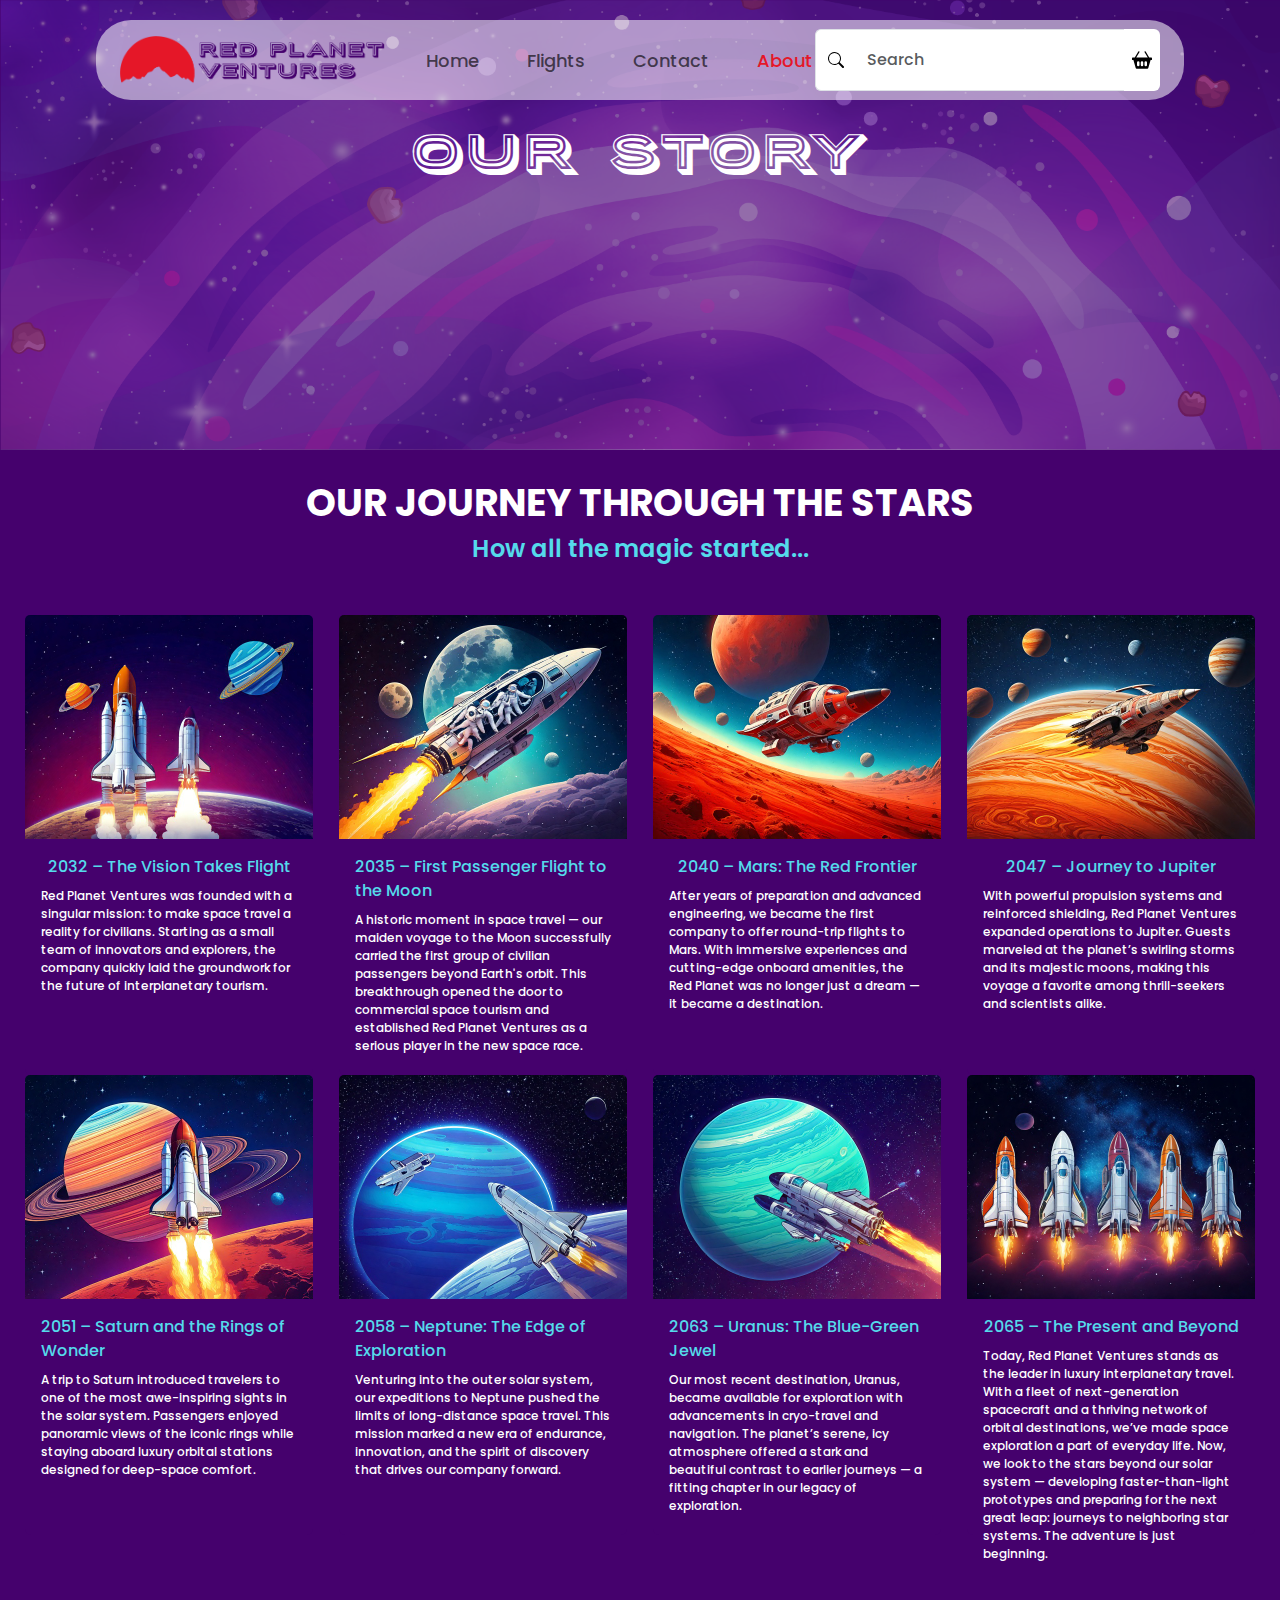
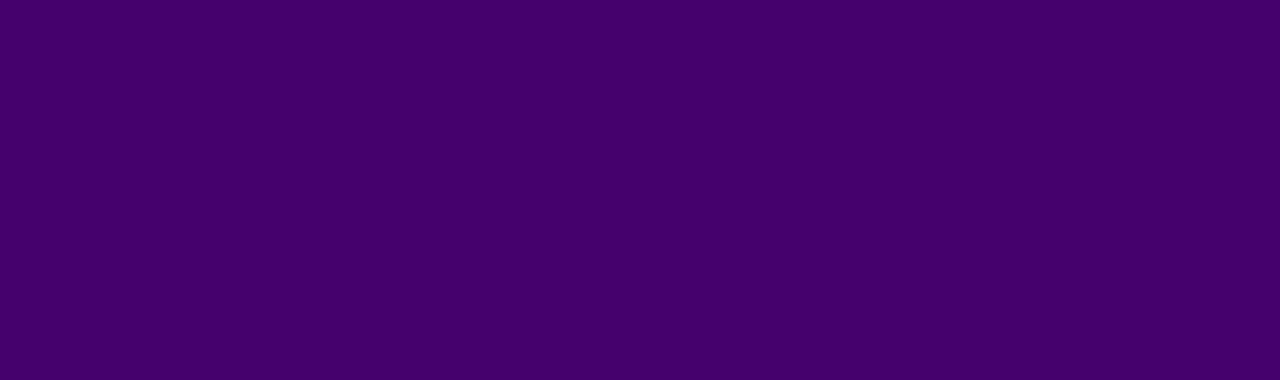
==== pages/about.html @ 38b9b653 "added extra about page and started adding responsiveness" ====
<!DOCTYPE html>
<html lang="en">

<head>
    <meta charset="UTF-8">
    <meta http-equiv="X-UA-Compatible" content="IE=edge">
    <meta name="viewport" content="width=device-width, initial-scale=1.0">
    <meta name="author" content="Rhichelle Strauss">
    <meta name="keywords">
    <title> Red Planet Ventures </title>

    <link rel="preconnect" href="https://fonts.googleapis.com">
    <link rel="preconnect" href="https://fonts.gstatic.com" crossorigin>
    <link rel="preconnect" href="https://fonts.googleapis.com">
    <link rel="preconnect" href="https://fonts.gstatic.com" crossorigin>
    <link href="https://fonts.googleapis.com/css2?family=Poller+One&display=swap" rel="stylesheet">
    <link
        href="https://fonts.googleapis.com/css2?family=Poppins:ital,wght@0,100;0,200;0,300;0,400;0,500;0,600;0,700;0,800;0,900;1,100;1,200;1,300;1,400;1,500;1,600;1,700;1,800;1,900&display=swap"
        rel="stylesheet">
    <link href="https://cdn.jsdelivr.net/npm/bootstrap@5.3.3/dist/css/bootstrap.min.css" rel="stylesheet"
        integrity="sha384-QWTKZyjpPEjISv5WaRU9OFeRpok6YctnYmDr5pNlyT2bRjXh0JMhjY6hW+ALEwIH" crossorigin="anonymous">


    <link rel="stylesheet" href="../css/main.css">

</head>

<body>


    <section class="aboutHeader">
    <nav class="navBarPages navbar navbar-expand-lg  py-3">
        <div class="navBarContainer container justify-content-between align-items-center px-4">
          

            
                <a class="navBarLogo navbar-brand" href="../index.html">
                    <img src="../assets/img/logo.png" height="48px"
                        width="266px"> </a>

                        <button class="navBarHamBurger navbar-toggler" type="button" data-bs-toggle="collapse" data-bs-target="#navbarSupportedContent">
                            <span class="navbar-toggler-icon"></span>
                          </button>



            <div class="navBar collapse navbar-collapse flex-grow-1 justify-content-center" id="navbarSupportedContent">

                <ul class="navBarCenter navbar-nav mb-2 mb-lg-0">
                    <li class="navBarCenterHome nav-item mx-3">
                        <a class="navBarHome nav-link" href="../index.html">Home</a>
                    </li>

                    <li class="navBarCenterFlights nav-item mx-3">
                        <a class="navBarFlights nav-link" href="../pages/flights.html">Flights</a>
                    </li>

                    <li class="navBarCenterContact nav-item mx-3">
                        <a class="navBarContact nav-link" href="../pages/contact.html">Contact</a>
                    </li>

                    <li class="navBarCenterAbout nav-item mx-3">
                        <a class="navBarAbout nav-link active-link" href="../pages/about.html">About</a>
                    </li>
                </ul>
            </div>


                <form class="searchBar d-flex" role="search" width="30">
                    <div class="searchBar input-group m-auto">
                        <span class="searchBarMag input-group-text">
                            <img src="../assets/img/search.svg" width="16" height="16">
                        </span>
                        <input class="searchBarText form-control " type="search" placeholder="Search"
                            aria-label="Search">


                        <span class="searchBarCart input-group-text">
                            <img src="../assets/img/basket2-fill.svg" width="20" height="20">


                        </span>
                        </span>

                    </div>
                </form>
            </div>
        </div>
    </nav>
<div class="aboutUsTitle">Our Story</div>
</section>


<section class="ourJourney container-fluid">
    <div class="container  align-items-center mx-auto">
        <div class="journeyTitle row-lg-3 mt-4">OUR JOURNEY THROUGH THE STARS</div>
        <div class="journeySubTitle row-lg-3">How all the magic started...</div>
    </div>


    <div class="container-fluid mt-5 ">
        <div class="row">
          <div class="col-lg-3">
            <div class="aboutUsCards card" style="width: 18rem;">
              <img src="../assets/img/Firefly a spaceship launching into orbit and planets with spacecraft in background at night, man, sk.jpg" class="card-img-top" alt="seals looking at you">
              <div class="card-body">
                <span class="journeyCardTitle card-title">2032 – The Vision Takes Flight</span>
                <p class="journeyCardText card-text">
                    Red Planet Ventures was founded with a singular mission: to make space travel a reality for civilians. Starting
                     as a small team of innovators and explorers, the company quickly laid the groundwork for the future of interplanetary tourism.</p>
                
              </div> 
            </div>
          </div>
      
          <div class="col-lg-3">
            <div class="aboutUsCards card" style="width: 18rem;">
              <img src="../assets/img/2035_firstflight.jpg" class="card-img-top" alt="seals looking at you">
              <div class="card-body">
                <span class="journeyCardTitle card-title">2035 – First Passenger Flight to the Moon</span>
                <p class="journeyCardText card-text">
                    A historic moment in space travel — our maiden voyage to the Moon successfully carried the first group of civilian 
                    passengers beyond Earth's orbit. This breakthrough 
                    opened the door to commercial space tourism and established Red Planet Ventures as a serious player in the new space race.</p>
                
              </div>
            </div>
          </div>

          <div class="col-lg-3">
            <div class="aboutUsCards card" style="width: 18rem;">
              <img src="../assets/img/2040-advanced mars flight.jpg" class="card-img-top" alt="seals looking at you">
              <div class="card-body">
                <span class="journeyCardTitle card-title">2040 – Mars: The Red Frontier</span>
                <p class="journeyCardText card-text">
                    After years of preparation and advanced engineering, we became the first company to offer round-trip flights to Mars. 
                    With immersive experiences and cutting-edge onboard amenities, 
                    the Red Planet was no longer just a dream — it became a destination.</p>
                
              </div>
            </div>
          </div>
      

          <div class="col-lg-3">
            <div class="aboutUsCards card" style="width: 18rem;">
              <img src="../assets/img/2047_journey to jupiter.jpg" class="card-img-top" alt="seals looking at you">
              <div class="card-body">
                <span class="journeyCardTitle card-title">2047 – Journey to Jupiter</span>
                <p class="journeyCardText card-text">
                    With powerful propulsion systems and reinforced shielding, Red Planet Ventures expanded operations to Jupiter. Guests marveled at 
                    the planet’s swirling storms and its majestic moons, making this voyage a favorite among thrill-seekers and scientists alike.</p>
                
              </div>
            </div>
          </div>

          <div class="col-lg-3">
            <div class="aboutUsCards card" style="width: 18rem;">
              <img src="../assets/img/2057_saturn.jpg" class="card-img-top" alt="seals looking at you">
              <div class="card-body">
                <span class="journeyCardTitle card-title">2051 – Saturn and the Rings of Wonder</span>
                <p class="journeyCardText card-text">
                    A trip to Saturn introduced travelers to one of the most awe-inspiring sights in the solar system. 
                    Passengers enjoyed panoramic views of the iconic rings while staying aboard luxury orbital stations 
                    designed for deep-space comfort.</p>
                
              </div>
            </div>
          </div>

          <div class="col-lg-3">
            <div class="aboutUsCards card" style="width: 18rem;">
              <img src="../assets/img/2058_neptune.jpg" class="card-img-top" alt="seals looking at you">
              <div class="card-body">
                <span class="journeyCardTitle card-title">2058 – Neptune: The Edge of Exploration</span>
                <p class="journeyCardText card-text">
                    Venturing into the outer solar system, our expeditions to Neptune pushed the limits of long-distance space travel. 
                    This mission marked a new era of endurance, innovation, and the spirit of discovery that drives our company forward.</p>
                
              </div>
            </div>
          </div>

          <div class="col-lg-3">
            <div class="aboutUsCards card" style="width: 18rem;">
              <img src="../assets/img/2063_uranus.jpg" class="card-img-top" alt="seals looking at you">
              <div class="card-body">
                <span class="journeyCardTitle card-title">2063 – Uranus: The Blue-Green Jewel</span>
                <p class="journeyCardText card-text">
                    Our most recent destination, Uranus, became available for exploration with advancements in cryo-travel and navigation. 
                    The planet’s serene, 
                    icy atmosphere offered a stark and beautiful contrast to earlier journeys — a fitting chapter in our legacy of exploration.</p>
                
              </div>
            </div>
          </div>


          <div class="col-lg-3">
            <div class="aboutUsCards card" style="width: 18rem;">
              <img src="../assets/img/newgenspacecraft.jpg" class="card-img-top" alt="seals looking at you">
              <div class="card-body">
                <span class="journeyCardTitle card-title">2065 – The Present and Beyond</span>
                <p class="journeyCardText card-text">
                    Today, Red Planet Ventures stands as the leader in luxury interplanetary travel. With a fleet of next-generation 
                    spacecraft and a thriving network of orbital destinations, we’ve made space exploration a part of everyday life. 
                    Now, we look to the stars beyond our solar system — developing faster-than-light 
                    prototypes and preparing for the next great leap: journeys to neighboring star systems. The adventure is just beginning.</p>
                
              </div>
            </div>
          </div>


          
        </div>
      </div>





</section>



</body>















<script src="https://cdn.jsdelivr.net/npm/bootstrap@5.3.3/dist/js/bootstrap.bundle.min.js"
        integrity="sha384-YvpcrYf0tY3lHB60NNkmXc5s9fDVZLESaAA55NDzOxhy9GkcIdslK1eN7N6jIeHz"
        crossorigin="anonymous"></script>

    </script>

</body>



</html>
---- css/main.css ----
body {
  margin: 0;
  padding: 0%;

}


.poppins-thin {
  font-family: "Poppins", sans-serif;
  font-weight: 100;
  font-style: normal;
}

.poppins-extralight {
  font-family: "Poppins", sans-serif;
  font-weight: 200;
  font-style: normal;
}

.poppins-light {
  font-family: "Poppins", sans-serif;
  font-weight: 300;
  font-style: normal;
}

.poppins-regular {
  font-family: "Poppins", sans-serif;
  font-weight: 400;
  font-style: normal;
}

.poppins-medium {
  font-family: "Poppins", sans-serif;
  font-weight: 500;
  font-style: normal;
}

.poppins-semibold {
  font-family: "Poppins", sans-serif;
  font-weight: 600;
  font-style: normal;
}

.poppins-bold {
  font-family: "Poppins", sans-serif;
  font-weight: 700;
  font-style: normal;
}

.poppins-extrabold {
  font-family: "Poppins", sans-serif;
  font-weight: 800;
  font-style: normal;
}

.poppins-black {
  font-family: "Poppins", sans-serif;
  font-weight: 900;
  font-style: normal;
}

.poppins-thin-italic {
  font-family: "Poppins", sans-serif;
  font-weight: 100;
  font-style: italic;
}

.poppins-extralight-italic {
  font-family: "Poppins", sans-serif;
  font-weight: 200;
  font-style: italic;
}

.poppins-light-italic {
  font-family: "Poppins", sans-serif;
  font-weight: 300;
  font-style: italic;
}

.poppins-regular-italic {
  font-family: "Poppins", sans-serif;
  font-weight: 400;
  font-style: italic;
}

.poppins-medium-italic {
  font-family: "Poppins", sans-serif;
  font-weight: 500;
  font-style: italic;
}

.poppins-semibold-italic {
  font-family: "Poppins", sans-serif;
  font-weight: 600;
  font-style: italic;
}

.poppins-bold-italic {
  font-family: "Poppins", sans-serif;
  font-weight: 700;
  font-style: italic;
}

.poppins-extrabold-italic {
  font-family: "Poppins", sans-serif;
  font-weight: 800;
  font-style: italic;
}

.poppins-black-italic {
  font-family: "Poppins", sans-serif;
  font-weight: 900;
  font-style: italic;
}

.poller-one-regular {
  font-family: "Poller One", serif;
  font-weight: 400;
  font-style: normal;
}

@font-face {
  font-family: 'PorterSans';
  src: url(../assets/fonts/porter_sans_block/porter-sans-inline-block-webfont.woff);
}

/* Nav Bar Styling*/
nav {
  margin-left: auto;
  margin-right: auto;
  display: flex;
  align-items: center;
}

.navBarPages {
  
  background-color: rgba(255, 255, 255, 0.544);
    margin-top: 20px;
    border-radius: 35px;
    margin: 20px auto;
    width: 85%;
    height: 80px;

}

.navBarFlights {
  color: #000000a3;

  font-family: "Poppins", sans-serif;
  font-weight: 500;
  font-style: normal;
  font-size: 18px;
  padding-right: 10px;
  width: 80%;

  text-decoration: none;
}

.navBarHome {
  color: #000000a3;

  font-family: "Poppins", sans-serif;
  font-weight: 500;
  font-style: normal;
  font-size: 18px;
  width: 20%;

  text-decoration: none;
}

.navBarContact {
  color: #000000a3;

  font-family: "Poppins", sans-serif;
  font-weight: 500;
  font-style: normal;
  font-size: 18px;
  width: 20%;

  text-decoration: none;
}
.navBarAbout{
  color: #000000a3;

  font-family: "Poppins", sans-serif;
  font-weight: 500;
  font-style: normal;
  font-size: 18px;
  width: 50px;

  text-decoration: none;
}
.searchBarCart {
  background: rgb(255, 255, 255);
  border: none;
  padding: 8px;
  position: relative;
}

.cart {

  min-width: 18px;
  top: -5px;
  right: 10px;
  border: none;
}

.searchBarMag {
  background: white;
  border-right: none;

}

.searchBarText {
  border-left: none;
  width: 70px;
  font-family: "Poppins", sans-serif;
  font-weight: 500;
  font-style: normal;
  color: #000000;
  font-size: 16px;
}

.navBarCenter a:hover {
  color: #e51728;
}

.navBarCenter a.active {
  color: #e51728;
}

.active-link {
  color: #e51728;

}
/*Home Page Section*/
/* Red Planet Ventures home Hero Section styling*/
.homeHeader {
  background-image: url('../assets/img/homePageHeader.png');
  background-color: #45016d;
  background-repeat: no-repeat;
  background-size: cover;
  overflow-y: hidden;
  overflow-x: hidden;
  height: 120vh;
  position: relative;
  width: 100%;
}

.bottomTopLeft {
  position: absolute;
  bottom: 5rem;
  left: 3rem;

  font-family: 'PorterSans';
  font-size: 48px;
  color: #e51728;
}

.bottomBotLeft {

  position: absolute;
  left: 3rem;
  bottom: 3rem;
  font-family: "Poller One", serif;
  font-weight: 400;
  font-style: normal;
  font-size: 20px;
  color: #45016d;

}



.featuredTripHeader {
  height: 100vh;
  background-color: #45016d;
  background-repeat: no-repeat;
  background-size: cover;
}


/* Featured Product - The classic Mars experience styling on home page*/
.tripHeaderCard {
  border: none;
  background-color: #45016d;
  margin-left: 8%;
  height: 100vh;

}

.marsExpCard {
  margin-top: 4%;
  margin-left: 8%;
}

.marsFeaturedTrip {
  font-family: "Poppins", sans-serif;
  font-weight: 700;
  font-style: normal;
  font-size: 18px;
  color: #55daeb;
}

.marsClassicExp {
  font-family: "Poppins", sans-serif;
  font-weight: 700;
  font-style: normal;
  font-size: 48px;
  color: #ffffff;

  text-align: left;
  width: 600px;
  word-wrap: break-word
}

.marsFlightAbout {
  margin-left: 7%;
  font-family: "Poppins", sans-serif;
  font-weight: 400;
  font-style: normal;
  font-size: 18px;
  color: #ffffff;

  text-align: left;
  width: 65%;
  word-wrap: break-word
}

.buttonBook {

  margin-left: 8%;
  width: 270px;
  height: 70px;

  background-color: #e51728;
  border: none;
  border-radius: 12px;
  color: #ffffff;
  padding: 0%;

  font-family: "Poppins", sans-serif;
  font-weight: 600;
  font-style: normal;
  font-size: 20px;
  text-decoration: none;

  display: flex;
  justify-content: center;
  align-items: center;
  text-align: center;
}

.buttonBook:hover {
  background-color: #ffffff;
  color: #e51728;
  transition-duration: 0.4s;
  cursor: pointer;
}

/*Shuttles and Shuttles description on home page styling*/
.shuttlesHeader {
  height: 80vh;
  background-size: cover;

  position: relative;
  text-align: center;

  background-color: #ffffff;
}

.shuttlesHeader img {
  position: absolute;

  top: 50px;
  right: 20px;

  padding: 14px 16px;
}

.shuttles {
  position: absolute;
  top: 80px;
  left: 145px;

  font-family: "Poppins", sans-serif;
  font-weight: 500;
  font-style: normal;
  font-size: 18px;
  color: #55daeb;
}

h2 {
  position: absolute;
  top: 100px;
  left: 144px;

  font-family: "Poppins", sans-serif;
  font-weight: 700;
  font-style: normal;
  font-size: 48px;
  color: #45016d;

  text-align: left;
  width: 600px;
  word-wrap: break-word
}

.aboutShuttles p {
  position: absolute;
  top: 260px;
  left: 145px;

  font-family: "Poppins", sans-serif;
  font-weight: 400;
  font-style: normal;
  font-size: 18px;
  color: #000000a3;

  text-align: left;
  width: 470px;
  word-wrap: break-word
}

/* Featured Products cards on home page styling*/
.upcomingTripsHeader {
  position: relative;
  height: 120vh;
  width: 100%;
  background-size: cover;
  background-color: #45016d;

  display: flex;
  flex-direction: row;
  align-items: center;
  justify-content: center;

  padding-top: 5px;
  padding-bottom: 5px;

}

.upcomingTrip {
  position: absolute;

  top: 50px;
  font-family: "Poppins", sans-serif;
  font-weight: 500;
  font-style: normal;
  font-size: 18px;
  color: #55daeb;
}

.upcomingTripLook {
  position: absolute;
  top: 80px;

  flex-wrap: wrap;
  width: 60%;
  text-align: center;

  font-family: "Poppins", sans-serif;
  font-weight: 700;
  font-style: normal;
  font-size: 48px;

  color: #ffffff;
}

.planetCardsMars {
  display: flex;
  flex-direction: column;
  align-items: left;
  justify-content: left;
}

.classicMars {
  display: flex;
  flex-direction: column;
  align-items: left;
  justify-content: left;
}

.classicMars img {
  width: 278px;
  height: 278px;

  position: absolute;
  top: 250px;
  left: 150px;

  object-fit: cover;
  border-radius: 20px;

  display: flex;
  flex-direction: column;
  justify-content: left;
}

h3 {
  aspect-ratio: 1/1;
  position: absolute;

  display: flex;
  flex-direction: column;
  justify-content: left;
  flex-wrap: wrap;

  top: 540px;
  left: 180px;
  width: 15%;

  text-align: center;
  font-family: "Poppins", sans-serif;
  font-weight: 500;
  font-style: normal;

  font-size: 18px;
  color: #ffffff;

}

.classicMarsExp p {
  aspect-ratio: 1/1;
  position: absolute;

  display: flex;
  flex-direction: column;
  justify-content: left;
  flex-wrap: wrap;

  top: 585px;
  left: 135px;
  width: 20%;

  text-align: center;
  font-family: "Poppins", sans-serif;
  font-weight: 400;
  font-style: normal;

  font-size: 16px;
  color: #ffffff;
}

.planetCardsNept {
  display: flex;
  flex-direction: column;
  align-items: left;
  justify-content: left;
}

.neptCosmic {
  display: flex;
  flex-direction: column;
  align-items: left;
  justify-content: left;
}

.neptCosmic img {
  width: 278px;
  height: 278px;

  position: absolute;
  top: 250px;
  left: 465px;

  object-fit: cover;
  border-radius: 20px;

  display: flex;
  flex-direction: column;
  justify-content: left;
}

.neptCosmicFlight {
  display: flex;
  flex-direction: column;
  align-items: left;
  justify-content: left;
}

h4 {
  aspect-ratio: 1/1;
  position: absolute;

  display: flex;
  flex-direction: column;
  justify-content: left;
  flex-wrap: wrap;

  top: 535px;
  left: 515px;
  width: 12%;

  text-align: center;
  font-family: "Poppins", sans-serif;
  font-weight: 500;
  font-style: normal;

  font-size: 18px;
  color: #ffffff;
}

.neptCosmicFlight p {
  aspect-ratio: 1/1;
  position: absolute;

  display: flex;
  flex-direction: column;
  justify-content: left;
  flex-wrap: wrap;

  top: 585px;
  left: 450px;
  width: 20%;

  text-align: center;
  font-family: "Poppins", sans-serif;
  font-weight: 400;
  font-style: normal;

  font-size: 16px;
  color: #ffffff;
}

.planetCardsGiant {
  display: flex;
  flex-direction: column;
  align-items: right;
  justify-content: right;
}

.jupiterGiant {
  display: flex;
  flex-direction: column;
  align-items: right;
  justify-content: right;
}

.jupiterGiant img {
  width: 278px;
  height: 278px;

  position: absolute;
  top: 250px;
  right: 460px;

  object-fit: cover;
  border-radius: 20px;

  display: flex;
  flex-direction: column;
  justify-content: right;
}

.giantJourney {
  display: flex;
  flex-direction: column;
  align-items: right;
  justify-content: right;
}

h5 {
  aspect-ratio: 1/1;
  position: absolute;

  display: flex;
  flex-direction: column;
  justify-content: right;
  flex-wrap: wrap;

  top: 535px;
  right: 505px;
  width: 12%;

  text-align: center;
  font-family: "Poppins", sans-serif;
  font-weight: 500;
  font-style: normal;

  font-size: 18px;
  color: #ffffff;
}

.giantJourney p {
  aspect-ratio: 1/1;
  position: absolute;

  display: flex;
  flex-direction: column;
  justify-content: left;
  flex-wrap: wrap;

  top: 585px;
  right: 450px;
  width: 20%;

  text-align: center;
  font-family: "Poppins", sans-serif;
  font-weight: 400;
  font-style: normal;

  font-size: 16px;
  color: #ffffff;
}

.planetCardsSaturn {
  display: flex;
  flex-direction: column;
  align-items: right;
  justify-content: right;
}

.saturnRing {
  display: flex;
  flex-direction: column;
  align-items: right;
  justify-content: right;
}

.saturnRing img {
  width: 278px;
  height: 278px;

  position: absolute;
  top: 250px;
  right: 150px;

  object-fit: cover;
  border-radius: 20px;

  display: flex;
  flex-direction: column;
  justify-content: right;
}

.saturnRingFlight {
  display: flex;
  flex-direction: column;
  align-items: right;
  justify-content: right;
}

h6 {
  aspect-ratio: 1/1;
  position: absolute;

  display: flex;
  flex-direction: column;
  justify-content: right;
  flex-wrap: wrap;

  top: 535px;
  right: 195px;
  width: 12%;

  text-align: center;
  font-family: "Poppins", sans-serif;
  font-weight: 500;
  font-style: normal;

  font-size: 18px;
  color: #ffffff;
}

.saturnRingFlight p {
  aspect-ratio: 1/1;
  position: absolute;

  display: flex;
  flex-direction: column;
  justify-content: right;
  flex-wrap: wrap;

  top: 585px;
  right: 140px;
  width: 20%;

  text-align: center;
  font-family: "Poppins", sans-serif;
  font-weight: 400;
  font-style: normal;

  font-size: 16px;
  color: #ffffff;

}

.buttonBookTrip {
  position: absolute;
  bottom: 90px;

  width: 270px;
  height: 70px;

  background-color: #e51728;
  border: none;
  border-radius: 12px;
  color: #ffffff;
  padding: 0%;

  font-family: "Poppins", sans-serif;
  font-weight: 600;
  font-style: normal;
  font-size: 20px;
  text-decoration: none;

  display: flex;
  justify-content: center;
  align-items: center;
  text-align: center;
}

.buttonBookTrip:hover {
  background-color: #ffffff;
  color: #e51728;
  transition-duration: 0.4s;
  cursor: pointer;
}
/*home page section styling complete*/


/*Flights Page Section*/
/* Header/Hero image's styling for flights page*/
.flightsHeader {
  height: 50vh;
  position: relative;

  background-image: url(../assets/img/headerbackBack.png);
  background-color: #45016d;
  background-repeat: no-repeat;
  background-size: cover;
  overflow-y: hidden;
  overflow-x: hidden;
}

.flightsBook {
  position: absolute;

  font-family: 'PorterSans';
  font-size: 48px;
  color: #ffffff;

  bottom: 90px;
  left: 450px;

}

/* Contact Page header image styling*/
.contactHeader {
  height: 50vh;
  position: relative;

  background-image: url(../assets/img/headerbackBack.png);
  background-color: #45016d;
  background-repeat: no-repeat;
  background-size: cover;
  overflow-y: hidden;
  overflow-x: hidden;

}

/*ToolBar styling for the layout of the products/flights page styling*/
.toolBar {
  height: 15vh;
  background-color: #45016d;
}

.sliderFilter {
  background-color: #45016d;
  border: none;

  padding: 10px;
  display: flex;
  justify-content: left;
  align-items: center;
  margin-left: 100px;
}

.sliderFilter:hover {
  background-color: #000000a3;
}

.sliderFilter img {
  filter: brightness(0) invert(1);
}

.filter {
  font-family: "Poppins", sans-serif;
  font-weight: 500;
  font-style: normal;
  font-size: 18px;

  color: #ffffff;
}

.grid {
  background-color: #45016d;
  border: none;

  padding: 10px;
  display: flex;
  justify-content: left;
  align-items: center;
}

.grid:hover {
  background-color: #000000a3;
}

.grid img {
  filter: brightness(0) invert(1);
}

.listIcon {

  background-color: #45016d;
  border: none;

  padding: 10px;
  display: flex;
  justify-content: left;
  align-items: center;
}

.listIcon:hover {
  background-color: #000000a3
}

.listIcon img {
  filter: invert(15%) sepia(87%) saturate(4359%) hue-rotate(347deg) brightness(92%) contrast(96%);

}

.results-content {
  font-family: "Poppins", sans-serif;
  font-weight: 500;
  font-style: normal;
  font-size: 18px;

  color: #ffffff;
}

.lineDivide {
  width: 4px;
  height: 24px;
  background-color: rgb(255, 255, 255);
  margin: 0 15px;
}

.show {
  font-family: "Poppins", sans-serif;
  font-weight: 500;
  font-style: normal;
  font-size: 18px;

  color: #ffffff;
}

.showNumButton {
  font-family: "Poppins", sans-serif;
  font-weight: 400;
  font-style: normal;
  font-size: 18px;
  color: #45016d;

  height: 50px;
  width: 50px;
  border-radius: 6px;
  border: none;

  background-color: #ffffffa9;
}

.showNumButton:hover {
  color: #45016d;
  background-color: #000000a3;
  border: #ffffffa9;
}

.sortBy {
  font-family: "Poppins", sans-serif;
  font-weight: 500;
  font-style: normal;
  font-size: 18px;

  color: #ffffff;
}

.defaultButton {

  display: flex;
  align-content: center;
  flex-wrap: wrap;
  text-align: right;
  padding-left: 20px;

  font-family: "Poppins", sans-serif;
  font-weight: 400;
  font-style: normal;
  font-size: 18px;
  color: #45016d;

  height: 50px;
  width: 200px;
  border-radius: 6px;
  border: none;

  background-color: #ffffffa9;
}

.defaultButton:hover {
  color: #45016d;
  background-color: #000000a3;
  border: #ffffffa9;
}

.rightToolBar {
  margin-right: 80px;
  margin-left: auto;
}

/*Mars Flight Product Cards Styling*/
.bookMarsFlight {
  height: 100vh;
  border: none;
  background-color: #ffffff;

  display: flex;
  justify-content: center;
  align-items: center;
}

.marsFlightCard {
  height: 100vh;
  border: none;

}

.bookMarsFlightIMG img {
  transition: .5s ease;
  backface-visibility: hidden;
}

.bookMarsFlightIMG {
  margin-top: 8%;
  margin-bottom: 20px;
  margin-left: 190px;
  margin-right: auto;
}

.middle {
  transition: .5s ease;
  opacity: 0;
  margin-top: 3%;
  margin-left: 190px;
  margin-right: auto;

  transform: translate3d(50px, -490px, 100px);

  text-align: center;
}

.bookMarsFlightIMG:hover {
  background-color: #00000098;
}

.bookMarsFlightIMGContainer:hover {
  opacity: 0.9;
}

.bookMarsFlightIMGContainer:hover .middle {
  opacity: 2;
}

.text {

  border-radius: 20px;
  color: rgb(0, 0, 0);

  font-family: "Poppins", sans-serif;
  font-weight: 500;
  font-style: normal;
  font-size: 20px;
  width: 80%;
}

.bookMarsFlightIMGButton {
  background-color: #e51728;
  border-color: #e51728;

  font-family: "Poppins", sans-serif;
  font-weight: 700;
  font-style: normal;
  color: #ffffff;

  width: 270px;
  height: 70px;
  border-radius: 12px;
  margin-right: 95px;
  margin-top: 20px;
}

.marsFlight {
  margin-left: 30px;
  margin-top: 5%;
}

.marsFlightTitle {
  margin-top: 8%;
  font-family: "Poppins", sans-serif;
  font-weight: 700;
  font-style: normal;
  font-size: 48px;

  color: #000000;

}

.marsPriceDiscounted {
  font-family: "Poppins", sans-serif;
  font-weight: 500;
  font-style: normal;
  font-size: 24px;

  color: #00000082;
}

.marsPriceNormal {
  padding-left: 50px;
  font-family: "Poppins", sans-serif;
  font-weight: 500;
  font-style: normal;
  font-size: 24px;

  color: #00000082;
  text-decoration: line-through;
}

.marsStarReviews {
  margin-right: 10px;
}

.lineDivideReview {
  width: 2px;
  height: 30px;
  background-color: #00000086;
  margin: 0 15px;
}

.custReview {
  font-family: "Poppins", sans-serif;
  font-weight: 400;
  font-style: normal;
  color: #00000086;
  font-size: 14px;
}

.marsFlightDesc {
  font-family: "Poppins", sans-serif;
  font-weight: 400;
  font-style: normal;
  color: #000000;
  font-size: 16px;
  width: 80%;
}

.numOfFlights .btn {
  background-color: #45016d;
  font-family: "Poppins", sans-serif;
  font-weight: 700;
  font-style: normal;
  color: #ffffff;

  width: 40px;
  height: 70px;
  border-radius: 12px;
}


.bookFlightMarsBut {

  background-color: #e51728;
  height: 70px;
  width: 270px;
  margin-left: 25px;
  border-radius: 12px;
  color: #ffffff;
  border: #e51728;
  overflow: hidden;
  transition: all .6s ease-in-out;

}

.send-text {


  font-family: "Poppins", sans-serif;
  font-weight: 700;
  font-style: normal;
  font-size: 18px;
}

.bookFlightMarsBut:hover {
  height: 70px;
  width: 270px;
  background-color: #000000;
  color: #000000;
  border-color: #e51728;

}

.altSendButton:hover {
  transform: translate3d(-5px, -25px, -35px);
}

.lineDivideAddInfo {
  border: none;
  height: 1px;
  background-color: #0000006a;
  margin: 20px 0;

}

.addInfoMars {
  display: flex;
  flex-direction: column;
  justify-content: space-between;


  font-family: "Poppins", sans-serif;
  font-weight: 400;
  font-style: normal;
  color: #0000006a;
  font-size: 16px;
}

.dividerInfo {
  display: flex;
  flex-direction: row;
  padding: 0;
  margin-left: 10%;
}

.addInfoValue {
  display: flex;
  flex-direction: row;
  align-items: center;


}

.addInfoRow {
  display: flex;
  gap: 8px;
  line-height: 40px;
}

.addInfoLabel {
  display: flex;
  flex-direction: row;
  align-items: center;
  width: 10%;
}

/*Neptune's product cards*/
.bookNeptuneFlight {
  height: 100vh;
  border: none;
  background-color: #45016d;

  display: flex;
  justify-content: center;
  align-items: center;
}

.neptuneFlightCard {
  height: 100vh;
  background-color: #45016d;
  border: none;
}


.col {
  margin-left: 35px;
}

.bookNeptuneFlightIMG img {
  transition: .5s ease;
  backface-visibility: hidden;
}

.bookNeptuneFlightIMG {
  margin-top: 6%;
  margin-bottom: 20px;
  margin-left: 190px;
  margin-right: auto;
}

.bookNeptuneFlightIMG:hover {
  background-color: #00000098;
}

.bookNeptuneFlightIMGMiddle {
  transition: .5s ease;
  opacity: 0;
  margin-top: 3%;
  margin-left: 190px;
  margin-right: auto;

  transform: translate3d(50px, -550px, 100px);

  text-align: center;
}

.bookNeptuneFlightIMG:hover {
  opacity: 0.5;
}

.bookNeptuneFlightIMGContainer:hover .bookNeptuneFlightIMGMiddle {
  opacity: 2;
}

.text {

  border-radius: 20px;
  color: rgb(0, 0, 0);

  font-family: "Poppins", sans-serif;
  font-weight: 500;
  font-style: normal;
  font-size: 20px;
  width: 80%;
}

.bookNeptuneFlightIMGButton {
  background-color: #e51728;
  border-color: #e51728;

  font-family: "Poppins", sans-serif;
  font-weight: 700;
  font-style: normal;
  color: #ffffff;

  width: 270px;
  height: 70px;
  border-radius: 12px;
  margin-right: 95px;
  margin-top: 20px;
}

.neptuneFlightCard {
  height: 100vh;
  background-color: #45016d;
  border: none;
}

.neptuneFlight {
  margin-top: 2%;
}

.neptuneFlightTitle {

  font-family: "Poppins", sans-serif;
  font-weight: 700;
  font-style: normal;
  font-size: 48px;

  color: #ffffff;
}

.neptunePrice {
  font-family: "Poppins", sans-serif;
  font-weight: 500;
  font-style: normal;
  font-size: 24px;

  color: #55daeb;
}

.neptuneStarReviews {
  margin-right: 20px;
}

.lineDivideReviewNeptune {
  width: 2px;
  height: 30px;
  background-color: #ffffff8c;
  margin: 0 15px;
}

.neptuneStarReviews {
  display: flex;
  flex-direction: row;
  padding: 0;

}

.custReviewNeptune {
  font-family: "Poppins", sans-serif;
  font-weight: 400;
  font-style: normal;
  color: #ffffff8c;
  font-size: 14px;
}

.neptuneFlightDesc {
  font-family: "Poppins", sans-serif;
  font-weight: 400;
  font-style: normal;
  color: #ffffff;
  font-size: 16px;
  width: 80%;
}

.neptunenumOfFlights .btn {
  background-color: #55daeb;
  font-family: "Poppins", sans-serif;
  font-weight: 700;
  font-style: normal;
  color: #ffffff;

  width: 40px;
  height: 70px;
  border-radius: 12px;
}

.bookNeptuneBut {
  background-color: #e51728;
  height: 70px;
  width: 270px;
  margin-left: 25px;
  border-radius: 12px;
  color: #ffffff;
  border: #e51728;
  overflow: hidden;
  transition: all .6s ease-in-out;

}

.send-text {
  font-family: "Poppins", sans-serif;
  font-weight: 700;
  font-style: normal;
  font-size: 18px;
}

.bookNeptuneBut:hover {
  height: 70px;
  width: 270px;
  background-color: #000000;
  color: #000000;
  border-color: #e51728;

}

.altSendButton:hover {
  transform: translate3d(-5px, -25px, -35px);
}


.lineDivideAddInfoNept {
  border: none;
  height: 1px;
  background-color: #ffffff;
  margin: 20px 0;
}

.addInfoNeptune {
  display: flex;
  flex-direction: column;
  justify-content: space-between;


  font-family: "Poppins", sans-serif;
  font-weight: 400;
  font-style: normal;
  color: #ffffff8c;
  font-size: 16px;
}

/*Jupiter product card styling*/
.bookJupiterFlight {
  border: none;
  background-color: #ffffff;

  display: flex;
  justify-content: center;
  align-items: center;
}

.jupiterFlightCard {
  height: 100vh;
  border: none;

}



.bookJupiterFlightIMG img {
  transition: .5s ease;
  backface-visibility: hidden;
}

.bookJupiterFlightIMG {
  margin-top: 8%;
  margin-bottom: 20px;
  margin-left: 190px;
  margin-right: auto;
}

.bookJupiterFlightIMG:hover {
  background-color: #00000098;
}

.bookJupiterFlightIMGMiddle {
  transition: .5s ease;
  opacity: 0;
  margin-top: 5%;
  margin-left: 190px;
  margin-right: auto;

  transform: translate3d(50px, -550px, 100px);

  text-align: center;
}

.bookJupiterFlightIMG:hover {
  opacity: 0.9;
}

.bookJupiterFlightIMGContainer:hover .bookJupiterFlightIMGMiddle {
  opacity: 2;
}

.text {

  border-radius: 20px;
  color: rgb(0, 0, 0);

  font-family: "Poppins", sans-serif;
  font-weight: 500;
  font-style: normal;
  font-size: 20px;
  width: 80%;
}

.bookJupiterFlightIMGButton {
  background-color: #e51728;
  border-color: #e51728;

  font-family: "Poppins", sans-serif;
  font-weight: 700;
  font-style: normal;
  color: #ffffff;

  width: 270px;
  height: 70px;
  border-radius: 12px;
  margin-right: 95px;
  margin-top: 20px;
}

.col {
  margin-left: 35px;
}

.jupiterFlight {
  margin-top: 35px;
  margin-left: 30px;
}

.jupiterFlightTitle {
  font-family: "Poppins", sans-serif;
  font-weight: 700;
  font-style: normal;
  font-size: 48px;

  color: #000000;

}

.jupiterPrice {
  font-family: "Poppins", sans-serif;
  font-weight: 500;
  font-style: normal;
  font-size: 24px;

  color: #00000082;
}

.jupiterStarReviews {
  margin-right: 20px;
}

.lineDivideReviewJupiter {
  width: 2px;
  height: 30px;
  background-color: #00000086;
  margin: 0 15px;
}

.custReviewJupiter {
  font-family: "Poppins", sans-serif;
  font-weight: 400;
  font-style: normal;
  color: #00000082;
  font-size: 14px;
}

.jupiterFlightDesc {
  font-family: "Poppins", sans-serif;
  font-weight: 400;
  font-style: normal;
  color: #000000;
  font-size: 16px;
  width: 80%;
}

.numOfFlightsJupiter .btn {
  background-color: #45016d;
  font-family: "Poppins", sans-serif;
  font-weight: 700;
  font-style: normal;
  color: #ffffff;

  width: 40px;
  height: 70px;
  border-radius: 12px;
}

.bookJupiterBut {
  background-color: #e51728;
  height: 70px;
  width: 270px;
  margin-left: 25px;
  border-radius: 12px;
  color: #ffffff;
  border: #e51728;
  overflow: hidden;
  transition: all .6s ease-in-out;

}

.send-text {
  font-family: "Poppins", sans-serif;
  font-weight: 700;
  font-style: normal;
  font-size: 18px;
}

.bookJupiterBut:hover {
  height: 70px;
  width: 270px;
  background-color: #000000;
  color: #000000;
  border-color: #e51728;

}

.altSendButton:hover {
  transform: translate3d(-5px, -25px, -35px);
}


.lineDivideAddInfoJupiter {
  border: none;
  height: 1px;
  background-color: #0000006a;
  margin: 20px 0;

}

.addInfoJupiter {
  display: flex;
  flex-direction: column;
  justify-content: space-between;


  font-family: "Poppins", sans-serif;
  font-weight: 400;
  font-style: normal;
  color: #0000006a;
  font-size: 16px;
}

.dividerInfo {
  display: flex;
  flex-direction: row;
  padding: 0;
  margin-left: 10%;
}

.addInfoValue {
  display: flex;
  flex-direction: row;
  align-items: center;


}

.addInfoRow {
  display: flex;
  gap: 8px;
}

.addInfoLabel {
  display: flex;
  flex-direction: row;
  align-items: center;
  width: 10%;
}


/*Saturn Product Card styling*/
.bookSaturnFlight {


  border: none;
  background-color: #45016d;

  display: flex;
  justify-content: center;
  align-items: center;
}

.bookSaturnFlight {
  margin-left: auto;
  margin-right: auto;
}



.bookSaturnFlightIMG img {
  transition: .5s ease;
  backface-visibility: hidden;
}

.bookSaturnFlightIMG {
  margin-top: 8%;
  margin-bottom: 20px;
  margin-left: 190px;
  margin-right: auto;
}

.bookSaturnFlightIMGMiddle {
  transition: .5s ease;
  opacity: 0;
  margin-top: 3%;
  margin-left: 190px;
  margin-right: auto;

  transform: translate3d(50px, -600px, 100px);

  text-align: center;
}

.bookSaturnFlightIMG:hover {
  border-radius: 12px;
  opacity: 0.3;
}

.bookSaturnFlightIMGContainer:hover .bookSaturnFlightIMGMiddle {
  opacity: 0.8;
}

.text {

  border-radius: 20px;
  color: rgb(0, 0, 0);

  font-family: "Poppins", sans-serif;
  font-weight: 500;
  font-style: normal;
  font-size: 20px;
  width: 80%;
}

.bookSaturnFlightIMGButton {
  background-color: #e51728;
  border-color: #e51728;

  font-family: "Poppins", sans-serif;
  font-weight: 700;
  font-style: normal;
  color: #ffffff;

  width: 270px;
  height: 70px;
  border-radius: 12px;
  margin-right: 95px;
  margin-top: 20px;
}

.saturnFlight {
  margin-top: 26px;
  margin-left: 30px;
}

.saturnFlightCard {
  height: 100vh;

  background-color: #45016d;
  border: none;
}

.saturnFlightTitle {
  font-family: "Poppins", sans-serif;
  font-weight: 700;
  font-style: normal;
  font-size: 48px;

  color: #ffffff;
}

.saturnPrice {
  font-family: "Poppins", sans-serif;
  font-weight: 500;
  font-style: normal;
  font-size: 24px;

  color: #55daeb;
}

.lineDivideReviewSaturn {
  width: 2px;
  height: 30px;
  background-color: #ffffff8c;
  margin: 0 15px;
}

.saturnStarReviews {
  display: flex;
  flex-direction: row;
  padding: 0;

}

.custReviewSaturn {
  font-family: "Poppins", sans-serif;
  font-weight: 400;
  font-style: normal;
  color: #ffffff8c;
  font-size: 12px;
}

.saturnFlightDesc {
  font-family: "Poppins", sans-serif;
  font-weight: 400;
  font-style: normal;
  color: #ffffff;
  font-size: 16px;
  width: 80%;
}

.numOfFlightsSaturn .btn {
  background-color: #55daeb;
  font-family: "Poppins", sans-serif;
  font-weight: 700;
  font-style: normal;
  color: #ffffff;

  width: 40px;
  height: 70px;
  border-radius: 12px;
}

.bookSaturnBut {
  background-color: #e51728;
  height: 70px;
  width: 270px;
  margin-left: 25px;
  border-radius: 12px;
  color: #ffffff;
  border: #e51728;
  overflow: hidden;
  transition: all .6s ease-in-out;

}

.send-text {
  font-family: "Poppins", sans-serif;
  font-weight: 700;
  font-style: normal;
  font-size: 18px;
}

.bookSaturnBut:hover {
  height: 70px;
  width: 270px;
  background-color: #000000;
  color: #000000;
  border-color: #e51728;

}

.altSendButton:hover {
  transform: translate3d(-5px, -25px, -35px);
}

.lineDivideAddInfoSaturn {
  border: none;
  height: 1px;
  background-color: #ffffff;
  margin: 20px 0;
}

.addInfoSaturn {
  display: flex;
  flex-direction: column;
  justify-content: space-between;


  font-family: "Poppins", sans-serif;
  font-weight: 400;
  font-style: normal;
  color: #ffffff8c;
  font-size: 16px;
}

/*Uranus Product Card Styling*/
.bookUranusFlight {
  border: none;
  background-color: #ffffff;

  display: flex;
  justify-content: center;
  align-items: center;
}

.uranusFlightCard {
  height: 100vh;

  border: none;

}



.bookUranusFlightIMG img {
  transition: .5s ease;
  backface-visibility: hidden;
}

.bookUranusFlightIMG {
  margin-top: 8%;
  margin-bottom: 20px;
  margin-left: 190px;
  margin-right: auto;
}

.bookUranusFlightIMGMiddle {
  transition: .5s ease;
  opacity: 0;
  margin-top: 3%;
  margin-left: 190px;
  margin-right: auto;

  transform: translate3d(50px, -570px, 100px);

  text-align: center;
}

.bookUranusFlightIMG:hover {
  border-radius: 12px;
  opacity: 0.5;
}

.bookUranusFlightIMGContainer:hover .bookUranusFlightIMGMiddle {
  opacity: 0.9;
}

.text {

  border-radius: 20px;
  color: rgb(0, 0, 0);

  font-family: "Poppins", sans-serif;
  font-weight: 500;
  font-style: normal;
  font-size: 20px;
  width: 80%;
}

.bookUranusFlightIMGButton {
  background-color: #e51728;
  border-color: #e51728;

  font-family: "Poppins", sans-serif;
  font-weight: 700;
  font-style: normal;
  color: #ffffff;

  width: 270px;
  height: 70px;
  border-radius: 12px;
  margin-right: 95px;
  margin-top: 20px;
}

.uranusFlight {
  margin-top: 30px;
  margin-left: 30px;
}

.uranusFlightTitle {
  font-family: "Poppins", sans-serif;
  font-weight: 700;
  font-style: normal;
  font-size: 48px;

  color: #000000;

}

.uranusPrice {
  font-family: "Poppins", sans-serif;
  font-weight: 500;
  font-style: normal;
  font-size: 24px;

  color: #00000082;
}


.uranusStarReviews {
  margin-right: 2%;
}

.lineDivideReviewUranus {
  width: 2px;
  height: 30px;
  background-color: #00000086;
  margin: 0 15px;
}

.custReviewUranus {
  font-family: "Poppins", sans-serif;
  font-weight: 400;
  font-style: normal;
  color: #00000082;
  font-size: 14px;
}

.uranusFlightDesc {
  font-family: "Poppins", sans-serif;
  font-weight: 400;
  font-style: normal;
  color: #000000;
  font-size: 16px;
  width: 80%;
}

.numOfFlightsUranus .btn {
  background-color: #45016d;
  font-family: "Poppins", sans-serif;
  font-weight: 700;
  font-style: normal;
  color: #ffffff;

  width: 40px;
  height: 70px;
  border-radius: 12px;
}


.bookUranusBut {
  background-color: #e51728;
  height: 70px;
  width: 270px;
  margin-left: 25px;
  border-radius: 12px;
  color: #ffffff;
  border: #e51728;
  overflow: hidden;
  transition: all .6s ease-in-out;

}

.send-text {
  font-family: "Poppins", sans-serif;
  font-weight: 700;
  font-style: normal;
  font-size: 18px;
}

.bookUranusBut:hover {
  height: 70px;
  width: 270px;
  background-color: #000000;
  color: #000000;
  border-color: #e51728;

}

.altSendButton:hover {
  transform: translate3d(-5px, -25px, -35px);
}

.lineDivideAddInfo {
  border: none;
  height: 1px;
  background-color: #0000006a;
  margin: 20px 0;

}

.addInfoUranus {
  display: flex;
  flex-direction: column;
  justify-content: space-between;


  font-family: "Poppins", sans-serif;
  font-weight: 400;
  font-style: normal;
  color: #0000006a;
  font-size: 16px;
}

.dividerInfo {
  display: flex;
  flex-direction: row;
  padding: 0;
  margin-left: 10%;
}

.addInfoValue {
  display: flex;
  flex-direction: row;
  align-items: center;


}

.addInfoRow {
  display: flex;
  gap: 8px;
  line-height: 40px;
}

.addInfoLabel {
  display: flex;
  flex-direction: row;
  align-items: center;
  width: 10%;
}

/*Moon flight Card styling*/
.bookMoonFlight {

  border: none;
  background-color: #45016d;

  display: flex;
  justify-content: center;
  align-items: center;
}

.bookMoonFlight {

  margin-left: auto;
  margin-right: auto;
}



.bookMoonFlightIMG img {
  transition: .5s ease;
  backface-visibility: hidden;
}

.bookMoonFlightIMG {
  margin-top: 8%;
  margin-bottom: 20px;
  margin-left: 190px;
  margin-right: auto;
}

.bookMoonFlightIMGMiddle {
  transition: .5s ease;
  opacity: 0;
  margin-top: 3%;
  margin-left: 190px;
  margin-right: auto;

  transform: translate3d(50px, -570px, 100px);

  text-align: center;
}

.bookMoonFlightIMG:hover {
  border-radius: 12px;
  opacity: 0.3;
}

.bookMoonFlightIMGContainer:hover .bookMoonFlightIMGMiddle {
  opacity: 0.8;
}

.text {

  border-radius: 20px;
  color: rgb(0, 0, 0);

  font-family: "Poppins", sans-serif;
  font-weight: 500;
  font-style: normal;
  font-size: 20px;
  width: 80%;
}

.bookMoonFlightIMGButton {
  background-color: #e51728;
  border-color: #e51728;

  font-family: "Poppins", sans-serif;
  font-weight: 700;
  font-style: normal;
  color: #ffffff;

  width: 270px;
  height: 70px;
  border-radius: 12px;
  margin-right: 95px;
  margin-top: 20px;
}

.moonFlightCard {
  height: 110vh;
  background-color: #45016d;
  border: none;
}

.moonFlight {
  margin-top: 30px;
  margin-left: 30px;
}

.moonFlightTitle {
  font-family: "Poppins", sans-serif;
  font-weight: 700;
  font-style: normal;
  font-size: 48px;

  color: #ffffff;
}

.moonPrice {
  font-family: "Poppins", sans-serif;
  font-weight: 500;
  font-style: normal;
  font-size: 24px;

  color: #55daeb;
}

.moonStarReviews {
  margin-right: 20px;
}

.lineDivideReviewMoon {
  width: 2px;
  height: 30px;
  background-color: #ffffff8c;
  margin: 0 15px;
}

.moonStarReviews {
  display: flex;
  flex-direction: row;
  padding: 0;

}

.custReviewMoon {
  font-family: "Poppins", sans-serif;
  font-weight: 400;
  font-style: normal;
  color: #ffffff8c;
  font-size: 14px;
}

.moonFlightDesc {
  font-family: "Poppins", sans-serif;
  font-weight: 400;
  font-style: normal;
  color: #ffffff;
  font-size: 16px;
  width: 80%;
}

.numOfFlightsMoon .btn {
  background-color: #55daeb;
  font-family: "Poppins", sans-serif;
  font-weight: 700;
  font-style: normal;
  color: #ffffff;

  width: 40px;
  height: 70px;
  border-radius: 12px;
}

.bookMoonBut {
  background-color: #e51728;
  height: 70px;
  width: 270px;
  margin-left: 25px;
  border-radius: 12px;
  color: #ffffff;
  border: #e51728;
  overflow: hidden;
  transition: all .6s ease-in-out;

}

.send-text {
  font-family: "Poppins", sans-serif;
  font-weight: 700;
  font-style: normal;
  font-size: 18px;
}

.bookMoonBut:hover {
  height: 70px;
  width: 270px;
  background-color: #000000;
  color: #000000;
  border-color: #e51728;

}

.altSendButton:hover {
  transform: translate3d(-5px, -25px, -35px);
}

.lineDivideAddInfoMoon {
  border: none;
  height: 1px;
  background-color: #ffffff;
  margin: 20px 0;
}

.addInfoMoon {
  display: flex;
  flex-direction: column;
  justify-content: space-between;


  font-family: "Poppins", sans-serif;
  font-weight: 400;
  font-style: normal;
  color: #ffffff8c;
  font-size: 16px;
}

.viewCartButton {
  background-color: #98111c;
  border-color: #98111c;

  font-family: "Poppins", sans-serif;
  font-weight: 700;
  font-style: normal;
  color: #ffffff;

  overflow: hidden;
  width: 270px;
  height: 70px;
  border-radius: 12px;
  transition: all .2s ease-in-out;
}

.viewCartButtonBottom {
  display: flex;
  justify-content: right;
  padding: auto;

}

.viewCartButton:hover {

  background-color: #ffffff;
  color: #ffffff;
  border-color: #98111c;

}



.send-text {
  font-family: "Poppins", sans-serif;
  font-weight: 700;
  font-style: normal;
  font-size: 18px;
}

.altSendButton:hover {
  transform: translate3d(-5px, -25px, -35px);
}
/*Flights page styling complete*/

/*Contact Page Section Styling*/
/* Contact Page header image styling*/
.contactHeader {
  height: 50vh;
  position: relative;

  background-image: url(../assets/img/headerbackBack.png);
  background-color: #45016d;
  background-repeat: no-repeat;
  background-size: cover;
  overflow-y: hidden;
  overflow-x: hidden;

}

/* About us section styling on the contact page*/
.contactUs {
  position: absolute;

  font-family: 'PorterSans';
  font-size: 48px;
  color: #ffffff;

  bottom: 90px;
  left: 510px;
}

.aboutUs {
  height: 90vh;
  display: flex;
  justify-content: center;
  align-items: center;

  padding: 50px;
  background-color: #ffffff;

}

.aboutRedPlanetVentures {
  display: flex;
  align-items: center;
  max-width: 1200px;
  width: 100%;
  gap: 50px;
}

.textAbout {
  flex: 1;
  text-align: left;
}

.aboutUsHeading {
  margin-bottom: 5px;
  margin-top: -20px;

  font-family: "Poppins", sans-serif;
  font-weight: 500;
  font-style: normal;
  font-size: 18px;
  color: #55daeb;

}

.redPlanetVentures {
  font-family: "Poppins", sans-serif;
  font-weight: 700;
  font-style: normal;
  font-size: 48px;
  color: #45016d;
}

.textAbout p {
  font-family: "Poppins", sans-serif;
  font-weight: 400;
  font-style: normal;
  font-size: 18px;
  color: #00000086;
  margin-top: 20px;

  line-height: 1.6;
}

.aboutImage {
  width: 400px;
  height: auto;
  flex-shrink: 0;
}

/*Contact Information, Map, and Form Styling*/
.contactUsDetails {
  height: 130vh;
  border: none;
}

.contactSocialMediaH1 {
  font-family: "Poppins", sans-serif;
  font-weight: 500;
  font-style: normal;
  font-size: 18px;
  margin-left: 90px;
  color: #55daeb;
}

.contactSocialMediaH2 {
  font-family: "Poppins", sans-serif;
  font-weight: 700;
  font-style: normal;
  font-size: 40px;
  margin-left: 90px;
  color: #45016d
}


.contactSocialMediaImg {

  display: flex;
  margin-left: 90px;
}


.mapVisit1 {
  display: flex;
  flex-direction: row;

  margin-top: 100px;
  font-family: "Poppins", sans-serif;
  font-weight: 500;
  font-style: normal;
  font-size: 18px;
  color: #55daeb;

  margin-left: 90px;
}

.mapVisit2 {
  display: flex;
  flex-direction: row;

  font-family: "Poppins", sans-serif;
  font-weight: 700;
  font-style: normal;
  font-size: 48px;
  color: #45016d;

  margin-left: 90px;

}

.googleMap {
  border-radius: 12px;
  margin-left: 90px;
}

/*Form - this was rough..*/
.contactFormCard {
  height: 900px;
  width: 600px;
  display: flex;
  flex-direction: column;

  border: none;
  padding: 20px;
  line-height: 35px;

  margin-left: 100px;

  background-color: #45016d;
  background-image: url(../assets/img/formBack.png);
  background-size: cover;
  background-repeat: no-repeat;
  border-radius: 30px;

}

.formHeading {
  font-family: "Poppins", sans-serif;
  font-weight: 700;
  font-style: normal;
  font-size: 40px;
  color: #ffffff;

}

.formHeadingMessage {
  margin-top: 20px;
  margin-left: 22px;
}

.nameContactForm {
  font-family: "Poppins", sans-serif;
  font-weight: 500;
  font-style: normal;
  font-size: 18px;
  margin-left: 10px;
  margin-top: 15px;
  color: #ffffff;
}

.emailContactForm {
  font-family: "Poppins", sans-serif;
  font-weight: 500;
  font-style: normal;
  font-size: 18px;
  margin-left: 10px;
  margin-top: 15px;
  color: #ffffff;
}

.emailContactFormControl {
  font-family: "Poppins", sans-serif;
  font-weight: 400;
  font-style: normal;
}

.form-control {
  line-height: 3;
  width: 490px;
  margin-left: 10px;
}

.subjectContactForm {
  font-family: "Poppins", sans-serif;
  font-weight: 500;
  font-style: normal;
  font-size: 18px;
  margin-left: 10px;
  margin-top: 15px;
  color: #ffffff;
}

.messageContactForm {
  font-family: "Poppins", sans-serif;
  font-weight: 500;
  font-style: normal;
  font-size: 18px;
  margin-left: 10px;
  margin-top: 15px;
  color: #ffffff;
}
 
.formButton {
  background-color: #e51728;
  height: 70px;
  width: 270px;
  margin-left: 25px;
  margin-top: 30px;
  color: #ffffff;
  border: #e51728;
  overflow: hidden;
  transition: all .6s ease-in-out;

}

.send-text {
  display: block;
  margin-top: 15px;

  font-family: "Poppins", sans-serif;
  font-weight: 700;
  font-style: normal;
  font-size: 18px;
}

.altSubmitButton:hover {
  height: 70px;
  width: 270px;
  background-color: #ffffff;
  color: #ffffff;
  border-color: #e51728;
  transform: translate3d(-12px, -22px, -25px);
}


.formGroupContact {
  line-height: 3;
  width: 490px;
  margin-left: 15px;
}




/* Footer for all pages styling*/
.footerFlexContainer {
  display: flex;
  flex-direction: row;
  justify-content: center;
  align-content: center;
  position: relative;

  background-color: #ffffff;
  height: 40vh;
  margin: 0%;
}

.logoFooter {
  display: flex;
  flex-direction: column;
  justify-content: left;

}

.logoFooter img {
  width: 266px;
  height: 48px;


  position: absolute;
  display: flex;
  flex-direction: column;
  justify-content: left;

  top: 80px;
  left: 100px;
}

.logoFooter p {
  position: absolute;
  display: flex;
  flex-direction: column;
  justify-content: left;

  top: 150px;
  left: 100px;

  font-family: "Poppins", sans-serif;
  font-weight: 400;
  font-style: normal;
  font-size: 16px;
  color: #000000a3;

  width: 15%;
}

.companyColumn {
  display: flex;
  flex-direction: column;
  justify-content: center;
  align-content: center;
  position: absolute;
}

.company {
  position: absolute;
  display: flex;
  flex-direction: column;
  justify-content: left;

  top: 80px;
  right: 22px;

  font-family: "Poppins", sans-serif;
  font-weight: 700;
  font-style: normal;
  font-size: 18px;
  color: #000;
}

.footerCenter {

  display: flex;
  flex-direction: column;
  justify-content: right;
}

#homeFooter {
  position: absolute;
  display: flex;
  flex-direction: column;
  justify-content: right;

  top: 150px;
  right: 65px;
}

#homeFooter a {
  font-family: "Poppins", sans-serif;
  font-weight: 400;
  font-style: normal;

  text-decoration: none;
  color: #000000a3;
  font-size: 16px;
}

#flightsFooter {
  position: absolute;
  display: flex;
  flex-direction: column;
  justify-content: right;

  top: 190px;
  right: 61px;
}


#flightsFooter a {
  font-family: "Poppins", sans-serif;
  font-weight: 400;
  font-style: normal;

  text-decoration: none;
  color: #000000a3;
  font-size: 16px;
}

#contactFooter {
  position: absolute;
  display: flex;
  flex-direction: column;
  justify-content: right;


  top: 230px;
  right: 48px;
}

#contactFooter a {
  font-family: "Poppins", sans-serif;
  font-weight: 400;
  font-style: normal;

  text-decoration: none;
  color: #000000a3;
  font-size: 16px;
  width: 150%;

}

.socialMedia {
  display: flex;
  flex-direction: row;
  align-items: right;
  justify-content: right;
  position: absolute;

  top: 140px;
  right: 200px;
}

.socialMedia p {
  display: flex;
  flex-direction: row;
  align-items: right;
  justify-content: right;
  position: absolute;

  font-family: "Poppins", sans-serif;
  font-weight: 700;
  font-style: normal;
  font-size: 18px;


  bottom: 20px;
  right: 200px;
  width: 200px;
}

.socialMediaImg {
  display: flex;
  flex-direction: row;
  align-items: right;
  justify-content: right;
  position: absolute;

  gap: 18px;
  top: 120px;
  right: 208px;
}

.redPlanetVenturesFooter {
  background-color: #ffffff;
}

.footerBottom {
  display: flex;
  flex-direction: row;
  align-items: center;
  justify-content: center;
  position: relative;
  background-color: #ffffff;
}

hr {
  width: 80%;
  margin: 0 auto;
  border: 1px solid #00000086;
}

.footerBottomLeft {
  display: flex;
  flex-direction: row;
  justify-content: left;
  position: absolute;

  left: 100px;
  font-family: "Poppins", sans-serif;
  font-weight: 400;
  font-style: normal;
  font-size: 14px;
  color: #000000a3;
  padding-top: 30px;

}

.footerBottomRight {
  display: flex;
  flex-direction: row;
  justify-content: right;
  position: relative;
}


.terms {
  display: flex;
  flex-direction: row;
  justify-content: left;
  position: absolute;


  font-family: "Poppins", sans-serif;
  font-weight: 400;
  font-style: normal;
  font-size: 14px;
  color: #000000a3;


  left: 250px;
  width: 200px;
}

.privacy {
  display: flex;
  flex-direction: row;
  justify-content: left;
  position: absolute;


  font-family: "Poppins", sans-serif;
  font-weight: 400;
  font-style: normal;
  font-size: 14px;
  color: #000000a3;

  left: 450px;
  width: 250px;
}

#homeFooter a:hover {
  color: #e51728;
}

#homeFooter a.active {
  color: #e51728;
}

#flightsFooter a:hover {
  color: #e51728;
}

#flightsFooter a.active {
  color: #e51728;
}

#contactFooter a:hover {
  color: #e51728;
}

#contactFooter a.active {
  color: #e51728;
}
/*My VSCode Pets kept me sane during this project <3 */


.aboutHeader {
  height: 50vh;
  

  background-image: url(../assets/img/headerbackBack.png);
  background-color: #45016d;
  background-repeat: no-repeat;
  background-size: cover;
  overflow-y: hidden;
  overflow-x: hidden;
}

.aboutUsTitle {
  
display: flex;
align-items: center;
justify-content: center;

  font-family: 'PorterSans';
  font-size: 48px;
  color: #ffffff;

 
  

}

.ourJourney{
  background-color: #45016d;
  background-repeat: no-repeat;
  background-size: cover;
  overflow-y: hidden;
  overflow-x: hidden;

  height: 170vh;
}

.journeyTitle{
  display: flex;
align-items: center;
justify-content: center;

font-family: "Poppins", sans-serif;
  font-weight: 700;
  font-style: normal;

  color: #ffffff;
  font-size: 38px;
}

.journeySubTitle{
  display: flex;
align-items: center;
justify-content: center;

font-family: "Poppins", sans-serif;
  font-weight: 600;
  font-style: normal;

  color:#55daeb;
  font-size: 24px;
}
.aboutUsCards{
  background-color: #45016d;
  border: #55daeb;
  height: 460px;
}
.journeyCardTitle{
  display: flex;
align-items: center;
justify-content: center;

font-family: "Poppins", sans-serif;
  font-weight: 500;
  font-style: normal;

  color:#55daeb;
  font-size: 16px;
}

.journeyCardText{
  display: flex;
  align-items: center;
  justify-content: center;
  
  font-family: "Poppins", sans-serif;
    font-weight: 500;
    font-style: normal;
  
    color:#ffffff;
    font-size: 12px;
}

.col-lg-3{
  display: flex;
  align-items: center;
  justify-content: space-around;
}
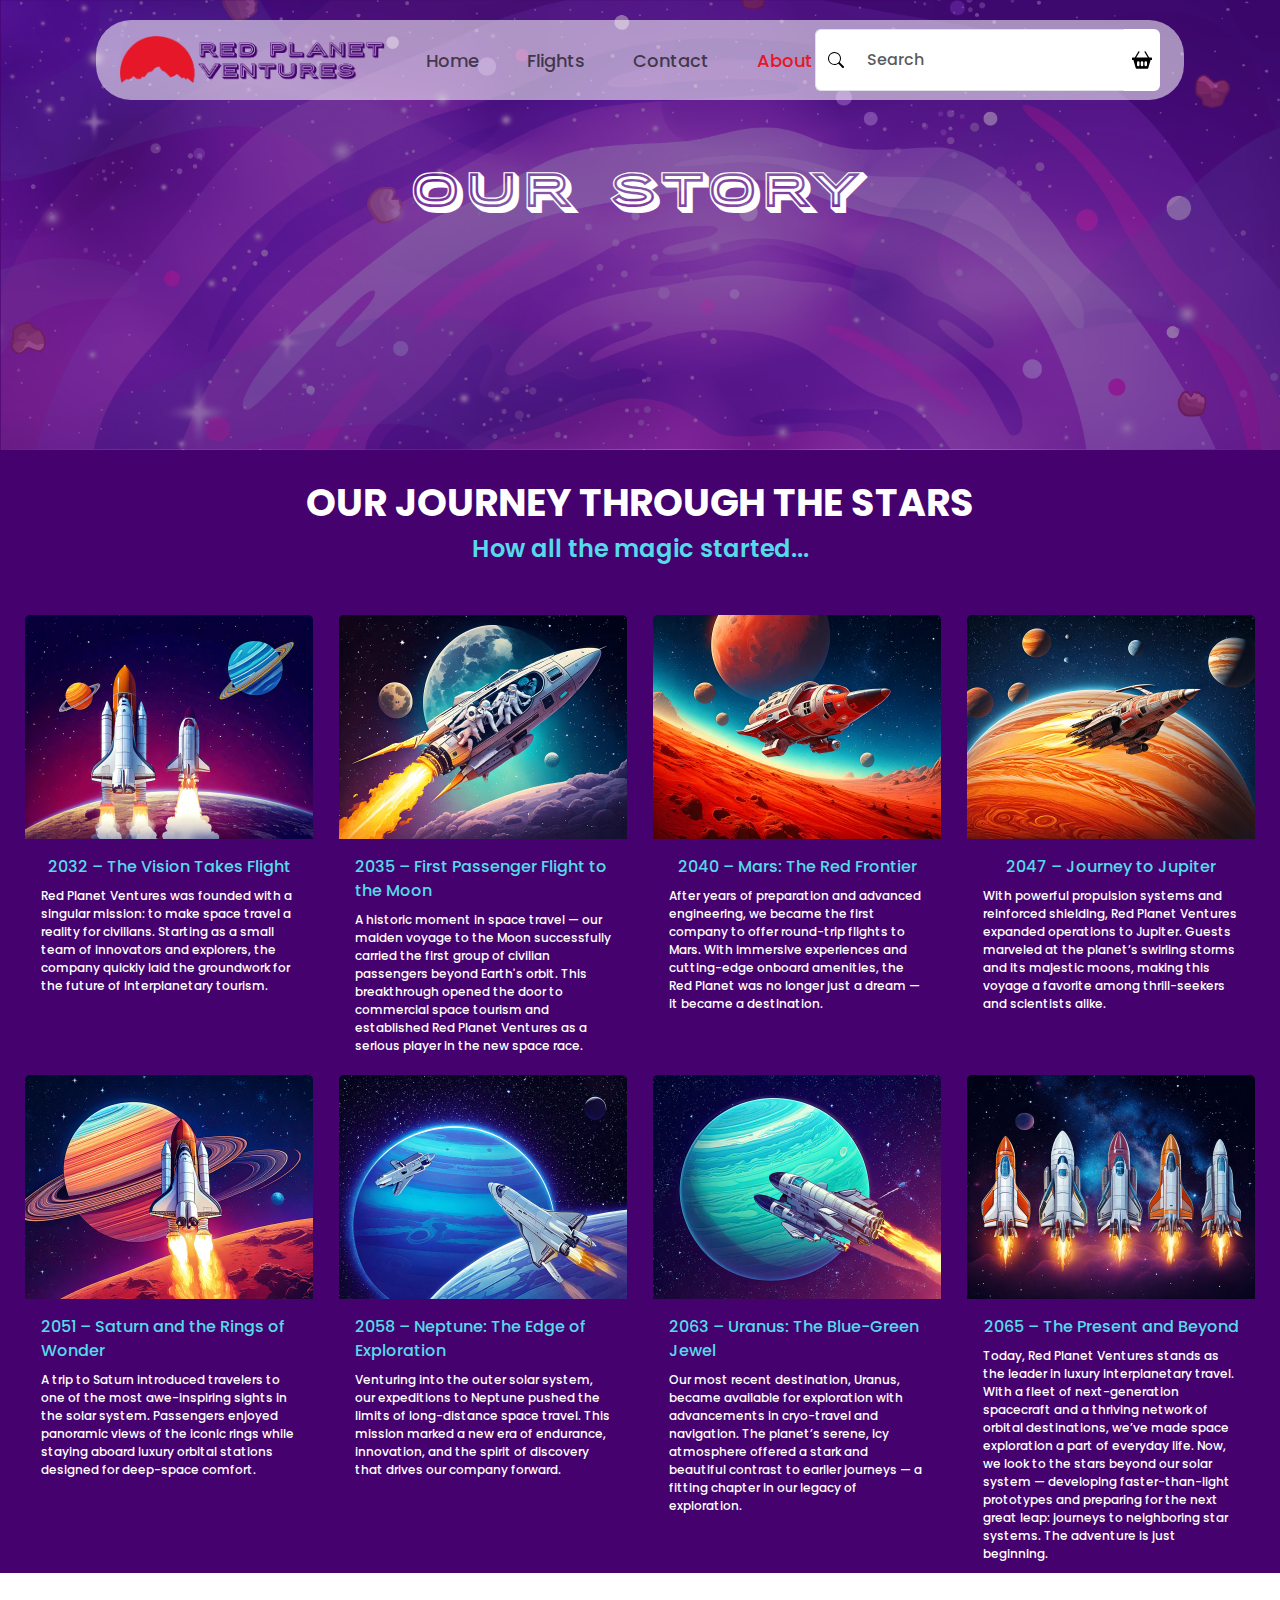
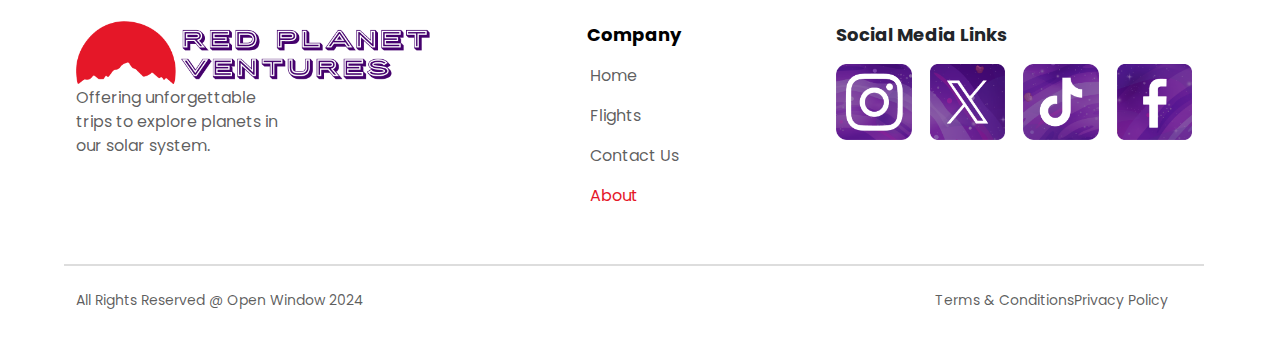
==== commit 7c77a529: "added responsiveness to all pages" ====
--- a/pages/about.html
+++ b/pages/about.html
@@ -224,6 +224,95 @@
 </section>
 
 
+<section class="footer py-5">
+  <div class="footerFlexContainer container">
+      <div class="row align-items-start">
+
+
+
+      <div class="logoFooter col-md-4 mb-4 ">
+          <a href="../index.html">
+              <img src="../assets/img/logo.png" class="img-fluid"></a>
+          <p>Offering unforgettable trips to
+              explore planets in our solar
+              system.</p>
+      </div>
+
+      <div class="companyColumn col-md-4 mb-4 align-items-center">
+          <div class="company mb-2">Company</div>
+
+          <div class="footerCenter">
+              <div id="homeFooter">
+                  <a  href="../index.html">Home</a>
+              </div>
+
+              <div id="flightsFooter">
+                  <a href="../pages/flights.html">Flights</a>
+              </div>
+
+              <div id="contactFooter">
+                  <a  href="../pages/contact.html">Contact Us</a>
+              </div>
+              <div id="contactFooter">
+                  <a class="active" href="../pages/about.html">About</a>
+              </div>
+
+          </div>
+      </div>
+
+
+      <div class="socialMediaContainer col-md-4">
+
+          <div class="socialMedia">
+              <p>Social Media Links</p>
+          </div>
+
+          <div class="socialMediaImg ">
+          <div class="instagram">
+              <a href="https://www.instagram.com/openwindowinstitute/?utm_source=ig_web_button_share_sheet">
+                  <img src="../assets/img/smInstagram.png" class="img-fluid" width="77px" height="77px">
+              </a>
+          </div>
+
+          <div class="twitterX">
+              <a href="https://x.com/open_window_">
+                  <img src="../assets/img/smX.png" class="img-fluid" width="77px" height="77px">
+              </a>
+          </div>
+
+          <div class="tiktok">
+              <a href="https://www.tiktok.com/@open_window_?is_from_webapp=1&sender_device=pc">
+                  <img src="../assets/img/smTicktock.png" class="img-fluid" width="77px" height="77px">
+              </a>
+          </div>
+
+          <div class="facebook">
+              <a href="https://www.facebook.com/theopenwindow/">
+                  <img src="../assets/img/smFacebook.png" class="img-fluid" width="77px" height="77px">
+
+              </a>
+          </div>
+
+
+      </div>
+  </div>
+
+
+
+  <hr class="my-4">
+
+  <div class="footerBottom row ">
+
+      <div class="footerBottomLeft col-md-6">All Rights Reserved @ Open Window 2024</div>
+      <div class="footerBottomRight col-md-6 ">
+          <div class="terms">Terms & Conditions</div>
+          <div class="privacy">Privacy Policy</div>
+      </div>
+  </div>
+  </div>
+</section>
+
+
 
 </body>
 
--- a/css/main.css
+++ b/css/main.css
@@ -189,6 +189,12 @@
   width: 50px;
 
   text-decoration: none;
+}
+.searchBar{
+  display: flex;
+  flex-direction: row;
+  justify-content: end;
+  
 }
 .searchBarCart {
   background: rgb(255, 255, 255);
@@ -273,7 +279,10 @@
 
 
 .featuredTripHeader {
-  height: 100vh;
+  padding-left: 5%;
+  padding-right: 5%;
+  padding-top: 4%;
+  padding-bottom: 4%;
   background-color: #45016d;
   background-repeat: no-repeat;
   background-size: cover;
@@ -285,12 +294,12 @@
   border: none;
   background-color: #45016d;
   margin-left: 8%;
-  height: 100vh;
+ 
 
 }
 
 .marsExpCard {
-  margin-top: 4%;
+  
   margin-left: 8%;
 }
 
@@ -360,28 +369,31 @@
 
 /*Shuttles and Shuttles description on home page styling*/
 .shuttlesHeader {
-  height: 80vh;
+  
   background-size: cover;
-
-  position: relative;
-  text-align: center;
-
   background-color: #ffffff;
 }
 
-.shuttlesHeader img {
-  position: absolute;
-
-  top: 50px;
-  right: 20px;
-
-  padding: 14px 16px;
-}
-
+.shuttlesCard{
+  
+  border: none;
+}
+
+.travelShuttles{
+  display: flex;
+  align-items: center;
+  
+
+  font-family: "Poppins", sans-serif;
+  font-weight: 700;
+  font-style: normal;
+  font-size: 40px;
+  color: #45016d;
+}
 .shuttles {
-  position: absolute;
-  top: 80px;
-  left: 145px;
+  display: flex;
+  align-items: center;
+  justify-content: space-between;
 
   font-family: "Poppins", sans-serif;
   font-weight: 500;
@@ -390,405 +402,115 @@
   color: #55daeb;
 }
 
-h2 {
-  position: absolute;
-  top: 100px;
-  left: 144px;
-
-  font-family: "Poppins", sans-serif;
-  font-weight: 700;
-  font-style: normal;
-  font-size: 48px;
-  color: #45016d;
+
+
+.aboutShuttles {
+
+  display: flex;
+  justify-content: space-between;
+
+  font-family: "Poppins", sans-serif;
+  font-weight: 400;
+  font-style: normal;
+  font-size: 18px;
+  color: #000000a3;
 
   text-align: left;
-  width: 600px;
-  word-wrap: break-word
-}
-
-.aboutShuttles p {
-  position: absolute;
-  top: 260px;
-  left: 145px;
-
-  font-family: "Poppins", sans-serif;
-  font-weight: 400;
-  font-style: normal;
-  font-size: 18px;
-  color: #000000a3;
-
-  text-align: left;
-  width: 470px;
-  word-wrap: break-word
+ 
 }
 
 /* Featured Products cards on home page styling*/
 .upcomingTripsHeader {
-  position: relative;
-  height: 120vh;
-  width: 100%;
+  padding-left: 5%;
+  padding-right: 5%;
+  padding-top: 4%;
+  padding-bottom: 4%;
   background-size: cover;
   background-color: #45016d;
 
   display: flex;
   flex-direction: row;
+}
+
+.upcomingTrip{
+  display: flex;
+align-items: center;
+justify-content: center;
+
+font-family: "Poppins", sans-serif;
+  font-weight: 700;
+  font-style: normal;
+
+  color: #ffffff;
+  font-size: 38px;
+}
+
+.upcomingTripLook{
+  display: flex;
+align-items: center;
+justify-content: center;
+
+font-family: "Poppins", sans-serif;
+  font-weight: 600;
+  font-style: normal;
+
+  color:#55daeb;
+  font-size: 24px;
+}
+.tripsCardDesc{
+  background-color: #45016d;
+  border: #55daeb;
+  
+}
+.upcomingTripsCards{
+  display: flex;
+  justify-content: space-between;
+  align-items: center;
+}
+.tripsCard img{
+  object-fit: cover;
+  height: auto;
+  width: 100%;
+  border-radius: 20px;
+  aspect-ratio: 1/1;
+}
+.tripsCardTitle {
+  display: flex;
+align-items: center;
+justify-content: center;
+
+font-family: "Poppins", sans-serif;
+  font-weight: 700;
+  font-style: normal;
+
+  color:#ffffff;
+  font-size: 24px;
+  text-align: center;
+}
+
+.tripsCardText{
+  display: flex;
   align-items: center;
   justify-content: center;
-
-  padding-top: 5px;
-  padding-bottom: 5px;
-
-}
-
-.upcomingTrip {
-  position: absolute;
-
-  top: 50px;
-  font-family: "Poppins", sans-serif;
-  font-weight: 500;
-  font-style: normal;
-  font-size: 18px;
-  color: #55daeb;
-}
-
-.upcomingTripLook {
-  position: absolute;
-  top: 80px;
-
-  flex-wrap: wrap;
-  width: 60%;
-  text-align: center;
-
-  font-family: "Poppins", sans-serif;
-  font-weight: 700;
-  font-style: normal;
-  font-size: 48px;
-
-  color: #ffffff;
-}
-
-.planetCardsMars {
-  display: flex;
-  flex-direction: column;
-  align-items: left;
-  justify-content: left;
-}
-
-.classicMars {
-  display: flex;
-  flex-direction: column;
-  align-items: left;
-  justify-content: left;
-}
-
-.classicMars img {
-  width: 278px;
-  height: 278px;
-
-  position: absolute;
-  top: 250px;
-  left: 150px;
-
-  object-fit: cover;
-  border-radius: 20px;
-
-  display: flex;
-  flex-direction: column;
-  justify-content: left;
-}
-
-h3 {
-  aspect-ratio: 1/1;
-  position: absolute;
-
-  display: flex;
-  flex-direction: column;
-  justify-content: left;
-  flex-wrap: wrap;
-
-  top: 540px;
-  left: 180px;
-  width: 15%;
-
-  text-align: center;
-  font-family: "Poppins", sans-serif;
-  font-weight: 500;
-  font-style: normal;
-
-  font-size: 18px;
-  color: #ffffff;
-
-}
-
-.classicMarsExp p {
-  aspect-ratio: 1/1;
-  position: absolute;
-
-  display: flex;
-  flex-direction: column;
-  justify-content: left;
-  flex-wrap: wrap;
-
-  top: 585px;
-  left: 135px;
-  width: 20%;
-
-  text-align: center;
-  font-family: "Poppins", sans-serif;
-  font-weight: 400;
-  font-style: normal;
-
-  font-size: 16px;
-  color: #ffffff;
-}
-
-.planetCardsNept {
-  display: flex;
-  flex-direction: column;
-  align-items: left;
-  justify-content: left;
-}
-
-.neptCosmic {
-  display: flex;
-  flex-direction: column;
-  align-items: left;
-  justify-content: left;
-}
-
-.neptCosmic img {
-  width: 278px;
-  height: 278px;
-
-  position: absolute;
-  top: 250px;
-  left: 465px;
-
-  object-fit: cover;
-  border-radius: 20px;
-
-  display: flex;
-  flex-direction: column;
-  justify-content: left;
-}
-
-.neptCosmicFlight {
-  display: flex;
-  flex-direction: column;
-  align-items: left;
-  justify-content: left;
-}
-
-h4 {
-  aspect-ratio: 1/1;
-  position: absolute;
-
-  display: flex;
-  flex-direction: column;
-  justify-content: left;
-  flex-wrap: wrap;
-
-  top: 535px;
-  left: 515px;
-  width: 12%;
-
-  text-align: center;
-  font-family: "Poppins", sans-serif;
-  font-weight: 500;
-  font-style: normal;
-
-  font-size: 18px;
-  color: #ffffff;
-}
-
-.neptCosmicFlight p {
-  aspect-ratio: 1/1;
-  position: absolute;
-
-  display: flex;
-  flex-direction: column;
-  justify-content: left;
-  flex-wrap: wrap;
-
-  top: 585px;
-  left: 450px;
-  width: 20%;
-
-  text-align: center;
-  font-family: "Poppins", sans-serif;
-  font-weight: 400;
-  font-style: normal;
-
-  font-size: 16px;
-  color: #ffffff;
-}
-
-.planetCardsGiant {
-  display: flex;
-  flex-direction: column;
-  align-items: right;
-  justify-content: right;
-}
-
-.jupiterGiant {
-  display: flex;
-  flex-direction: column;
-  align-items: right;
-  justify-content: right;
-}
-
-.jupiterGiant img {
-  width: 278px;
-  height: 278px;
-
-  position: absolute;
-  top: 250px;
-  right: 460px;
-
-  object-fit: cover;
-  border-radius: 20px;
-
-  display: flex;
-  flex-direction: column;
-  justify-content: right;
-}
-
-.giantJourney {
-  display: flex;
-  flex-direction: column;
-  align-items: right;
-  justify-content: right;
-}
-
-h5 {
-  aspect-ratio: 1/1;
-  position: absolute;
-
-  display: flex;
-  flex-direction: column;
-  justify-content: right;
-  flex-wrap: wrap;
-
-  top: 535px;
-  right: 505px;
-  width: 12%;
-
-  text-align: center;
-  font-family: "Poppins", sans-serif;
-  font-weight: 500;
-  font-style: normal;
-
-  font-size: 18px;
-  color: #ffffff;
-}
-
-.giantJourney p {
-  aspect-ratio: 1/1;
-  position: absolute;
-
-  display: flex;
-  flex-direction: column;
-  justify-content: left;
-  flex-wrap: wrap;
-
-  top: 585px;
-  right: 450px;
-  width: 20%;
-
-  text-align: center;
-  font-family: "Poppins", sans-serif;
-  font-weight: 400;
-  font-style: normal;
-
-  font-size: 16px;
-  color: #ffffff;
-}
-
-.planetCardsSaturn {
-  display: flex;
-  flex-direction: column;
-  align-items: right;
-  justify-content: right;
-}
-
-.saturnRing {
-  display: flex;
-  flex-direction: column;
-  align-items: right;
-  justify-content: right;
-}
-
-.saturnRing img {
-  width: 278px;
-  height: 278px;
-
-  position: absolute;
-  top: 250px;
-  right: 150px;
-
-  object-fit: cover;
-  border-radius: 20px;
-
-  display: flex;
-  flex-direction: column;
-  justify-content: right;
-}
-
-.saturnRingFlight {
-  display: flex;
-  flex-direction: column;
-  align-items: right;
-  justify-content: right;
-}
-
-h6 {
-  aspect-ratio: 1/1;
-  position: absolute;
-
-  display: flex;
-  flex-direction: column;
-  justify-content: right;
-  flex-wrap: wrap;
-
-  top: 535px;
-  right: 195px;
-  width: 12%;
-
-  text-align: center;
-  font-family: "Poppins", sans-serif;
-  font-weight: 500;
-  font-style: normal;
-
-  font-size: 18px;
-  color: #ffffff;
-}
-
-.saturnRingFlight p {
-  aspect-ratio: 1/1;
-  position: absolute;
-
-  display: flex;
-  flex-direction: column;
-  justify-content: right;
-  flex-wrap: wrap;
-
-  top: 585px;
-  right: 140px;
-  width: 20%;
-
-  text-align: center;
-  font-family: "Poppins", sans-serif;
-  font-weight: 400;
-  font-style: normal;
-
-  font-size: 16px;
-  color: #ffffff;
-
-}
-
+  
+  font-family: "Poppins", sans-serif;
+    font-weight: 400;
+    font-style: normal;
+  
+    color:#ffffff;
+    font-size: 14px;
+    text-align: center;
+}
+.buttonupcomingTrip{
+  display: flex;
+align-items: center;
+justify-content: center;
+}
 .buttonBookTrip {
-  position: absolute;
-  bottom: 90px;
+  
+  display: flex;
+align-items: center;
+justify-content: center;
 
   width: 270px;
   height: 70px;
@@ -805,10 +527,6 @@
   font-size: 20px;
   text-decoration: none;
 
-  display: flex;
-  justify-content: center;
-  align-items: center;
-  text-align: center;
 }
 
 .buttonBookTrip:hover {
@@ -823,8 +541,9 @@
 /*Flights Page Section*/
 /* Header/Hero image's styling for flights page*/
 .flightsHeader {
-  height: 50vh;
-  position: relative;
+  
+  
+  padding-bottom: 4%;
 
   background-image: url(../assets/img/headerbackBack.png);
   background-color: #45016d;
@@ -835,14 +554,16 @@
 }
 
 .flightsBook {
-  position: absolute;
-
+
+display: flex;
+justify-content: center;
+align-items: center;
+padding-top: 2%;
   font-family: 'PorterSans';
   font-size: 48px;
   color: #ffffff;
 
-  bottom: 90px;
-  left: 450px;
+
 
 }
 
@@ -862,7 +583,8 @@
 
 /*ToolBar styling for the layout of the products/flights page styling*/
 .toolBar {
-  height: 15vh;
+  padding-top: 1%;
+  padding-bottom: 1%;
   background-color: #45016d;
 }
 
@@ -1022,7 +744,8 @@
 
 /*Mars Flight Product Cards Styling*/
 .bookMarsFlight {
-  height: 100vh;
+  padding-top: 5%;
+  padding-bottom: 5%;
   border: none;
   background-color: #ffffff;
 
@@ -1032,7 +755,7 @@
 }
 
 .marsFlightCard {
-  height: 100vh;
+  
   border: none;
 
 }
@@ -1265,7 +988,7 @@
 
 /*Neptune's product cards*/
 .bookNeptuneFlight {
-  height: 100vh;
+  
   border: none;
   background-color: #45016d;
 
@@ -1275,7 +998,8 @@
 }
 
 .neptuneFlightCard {
-  height: 100vh;
+padding-top: 5%;
+padding-bottom: 5%;
   background-color: #45016d;
   border: none;
 }
@@ -1297,60 +1021,10 @@
   margin-right: auto;
 }
 
-.bookNeptuneFlightIMG:hover {
-  background-color: #00000098;
-}
-
-.bookNeptuneFlightIMGMiddle {
-  transition: .5s ease;
-  opacity: 0;
-  margin-top: 3%;
-  margin-left: 190px;
-  margin-right: auto;
-
-  transform: translate3d(50px, -550px, 100px);
-
-  text-align: center;
-}
-
-.bookNeptuneFlightIMG:hover {
-  opacity: 0.5;
-}
-
-.bookNeptuneFlightIMGContainer:hover .bookNeptuneFlightIMGMiddle {
-  opacity: 2;
-}
-
-.text {
-
-  border-radius: 20px;
-  color: rgb(0, 0, 0);
-
-  font-family: "Poppins", sans-serif;
-  font-weight: 500;
-  font-style: normal;
-  font-size: 20px;
-  width: 80%;
-}
-
-.bookNeptuneFlightIMGButton {
-  background-color: #e51728;
-  border-color: #e51728;
-
-  font-family: "Poppins", sans-serif;
-  font-weight: 700;
-  font-style: normal;
-  color: #ffffff;
-
-  width: 270px;
-  height: 70px;
-  border-radius: 12px;
-  margin-right: 95px;
-  margin-top: 20px;
-}
 
 .neptuneFlightCard {
-  height: 100vh;
+  padding-top: 3%;
+  padding-bottom:3%;
   background-color: #45016d;
   border: none;
 }
@@ -1490,7 +1164,8 @@
 }
 
 .jupiterFlightCard {
-  height: 100vh;
+  padding-top: 3%;
+  padding-bottom:3%;
   border: none;
 
 }
@@ -1513,53 +1188,6 @@
   background-color: #00000098;
 }
 
-.bookJupiterFlightIMGMiddle {
-  transition: .5s ease;
-  opacity: 0;
-  margin-top: 5%;
-  margin-left: 190px;
-  margin-right: auto;
-
-  transform: translate3d(50px, -550px, 100px);
-
-  text-align: center;
-}
-
-.bookJupiterFlightIMG:hover {
-  opacity: 0.9;
-}
-
-.bookJupiterFlightIMGContainer:hover .bookJupiterFlightIMGMiddle {
-  opacity: 2;
-}
-
-.text {
-
-  border-radius: 20px;
-  color: rgb(0, 0, 0);
-
-  font-family: "Poppins", sans-serif;
-  font-weight: 500;
-  font-style: normal;
-  font-size: 20px;
-  width: 80%;
-}
-
-.bookJupiterFlightIMGButton {
-  background-color: #e51728;
-  border-color: #e51728;
-
-  font-family: "Poppins", sans-serif;
-  font-weight: 700;
-  font-style: normal;
-  color: #ffffff;
-
-  width: 270px;
-  height: 70px;
-  border-radius: 12px;
-  margin-right: 95px;
-  margin-top: 20px;
-}
 
 .col {
   margin-left: 35px;
@@ -1730,12 +1358,6 @@
 }
 
 
-
-.bookSaturnFlightIMG img {
-  transition: .5s ease;
-  backface-visibility: hidden;
-}
-
 .bookSaturnFlightIMG {
   margin-top: 8%;
   margin-bottom: 20px;
@@ -1743,54 +1365,6 @@
   margin-right: auto;
 }
 
-.bookSaturnFlightIMGMiddle {
-  transition: .5s ease;
-  opacity: 0;
-  margin-top: 3%;
-  margin-left: 190px;
-  margin-right: auto;
-
-  transform: translate3d(50px, -600px, 100px);
-
-  text-align: center;
-}
-
-.bookSaturnFlightIMG:hover {
-  border-radius: 12px;
-  opacity: 0.3;
-}
-
-.bookSaturnFlightIMGContainer:hover .bookSaturnFlightIMGMiddle {
-  opacity: 0.8;
-}
-
-.text {
-
-  border-radius: 20px;
-  color: rgb(0, 0, 0);
-
-  font-family: "Poppins", sans-serif;
-  font-weight: 500;
-  font-style: normal;
-  font-size: 20px;
-  width: 80%;
-}
-
-.bookSaturnFlightIMGButton {
-  background-color: #e51728;
-  border-color: #e51728;
-
-  font-family: "Poppins", sans-serif;
-  font-weight: 700;
-  font-style: normal;
-  color: #ffffff;
-
-  width: 270px;
-  height: 70px;
-  border-radius: 12px;
-  margin-right: 95px;
-  margin-top: 20px;
-}
 
 .saturnFlight {
   margin-top: 26px;
@@ -1798,7 +1372,8 @@
 }
 
 .saturnFlightCard {
-  height: 100vh;
+  padding-top: 3%;
+  padding-bottom:3%;
 
   background-color: #45016d;
   border: none;
@@ -1929,18 +1504,14 @@
 }
 
 .uranusFlightCard {
-  height: 100vh;
-
-  border: none;
-
-}
-
-
-
-.bookUranusFlightIMG img {
-  transition: .5s ease;
-  backface-visibility: hidden;
-}
+  padding-top: 3%;
+  padding-bottom:3%;
+
+  border: none;
+
+}
+
+
 
 .bookUranusFlightIMG {
   margin-top: 8%;
@@ -1949,54 +1520,7 @@
   margin-right: auto;
 }
 
-.bookUranusFlightIMGMiddle {
-  transition: .5s ease;
-  opacity: 0;
-  margin-top: 3%;
-  margin-left: 190px;
-  margin-right: auto;
-
-  transform: translate3d(50px, -570px, 100px);
-
-  text-align: center;
-}
-
-.bookUranusFlightIMG:hover {
-  border-radius: 12px;
-  opacity: 0.5;
-}
-
-.bookUranusFlightIMGContainer:hover .bookUranusFlightIMGMiddle {
-  opacity: 0.9;
-}
-
-.text {
-
-  border-radius: 20px;
-  color: rgb(0, 0, 0);
-
-  font-family: "Poppins", sans-serif;
-  font-weight: 500;
-  font-style: normal;
-  font-size: 20px;
-  width: 80%;
-}
-
-.bookUranusFlightIMGButton {
-  background-color: #e51728;
-  border-color: #e51728;
-
-  font-family: "Poppins", sans-serif;
-  font-weight: 700;
-  font-style: normal;
-  color: #ffffff;
-
-  width: 270px;
-  height: 70px;
-  border-radius: 12px;
-  margin-right: 95px;
-  margin-top: 20px;
-}
+
 
 .uranusFlight {
   margin-top: 30px;
@@ -2177,17 +1701,7 @@
   margin-right: auto;
 }
 
-.bookMoonFlightIMGMiddle {
-  transition: .5s ease;
-  opacity: 0;
-  margin-top: 3%;
-  margin-left: 190px;
-  margin-right: auto;
-
-  transform: translate3d(50px, -570px, 100px);
-
-  text-align: center;
-}
+
 
 .bookMoonFlightIMG:hover {
   border-radius: 12px;
@@ -2227,7 +1741,8 @@
 }
 
 .moonFlightCard {
-  height: 110vh;
+  padding-top: 3%;
+  padding-bottom:3%;
   background-color: #45016d;
   border: none;
 }
@@ -2403,8 +1918,8 @@
 /*Contact Page Section Styling*/
 /* Contact Page header image styling*/
 .contactHeader {
-  height: 50vh;
-  position: relative;
+  
+  padding-bottom: 5%;
 
   background-image: url(../assets/img/headerbackBack.png);
   background-color: #45016d;
@@ -2417,31 +1932,48 @@
 
 /* About us section styling on the contact page*/
 .contactUs {
-  position: absolute;
-
+  display: flex;
+  justify-content: center;
+padding-top: 3%;
   font-family: 'PorterSans';
   font-size: 48px;
   color: #ffffff;
 
-  bottom: 90px;
-  left: 510px;
+ 
 }
 
 .aboutUs {
-  height: 90vh;
+ 
+  padding-top: 5%;
+  padding-bottom: 5%;
   display: flex;
   justify-content: center;
   align-items: center;
 
-  padding: 50px;
+  
   background-color: #ffffff;
 
 }
 
+.aboutUsTitleCard{
+
+  font-family: "Poppins", sans-serif;
+  font-weight: 500;
+  font-style: normal;
+
+  font-size: 20px;
+  color: #55daeb;
+}
+
 .aboutRedPlanetVentures {
-  display: flex;
-  align-items: center;
-  max-width: 1200px;
+  padding-top: 3%;
+  padding-bottom: 3%;
+  padding-left: 4%;
+  padding-right: 4%;
+  display: flex;
+  align-items: center;
+  justify-content: space-between;
+  border: none;
   width: 100%;
   gap: 50px;
 }
@@ -2451,106 +1983,99 @@
   text-align: left;
 }
 
-.aboutUsHeading {
-  margin-bottom: 5px;
-  margin-top: -20px;
-
-  font-family: "Poppins", sans-serif;
-  font-weight: 500;
-  font-style: normal;
-  font-size: 18px;
+.redPlanetVentures {
+  font-family: "Poppins", sans-serif;
+  font-weight: 700;
+  font-style: normal;
+  font-size: 40px;
+  color: #45016d;
+  display: flex;
+  flex-direction: column;
+}
+
+.textAbout {
+  font-family: "Poppins", sans-serif;
+  font-weight: 400;
+  font-style: normal;
+  font-size: 18px;
+  color: #00000086;
+  margin-top: 20px;
+  line-height: 1.6;
+}
+
+.aboutImage {
+  
+  height: auto;
+  flex-shrink: 0;
+  padding-left: 5%;
+}
+
+/*Contact Information, Map, and Form Styling*/
+.contactUsDetails {
+  
+  border: none;
+}
+.contactDetails{
+  border: none;
+  
+}
+
+.contactSocialMediaH1 {
+  font-family: "Poppins", sans-serif;
+  font-weight: 500;
+  font-style: normal;
+  font-size: 18px;
+  
   color: #55daeb;
-
-}
-
-.redPlanetVentures {
+}
+
+.contactSocialMediaH2 {
+  font-family: "Poppins", sans-serif;
+  font-weight: 700;
+  font-style: normal;
+  font-size: 40px;
+  
+  color: #45016d
+}
+
+
+.contactSocialMediaImg {
+
+  display: flex;
+  
+}
+
+
+.mapVisit1 {
+  display: flex;
+  flex-direction: row;
+
+  margin-top: 100px;
+  font-family: "Poppins", sans-serif;
+  font-weight: 500;
+  font-style: normal;
+  font-size: 18px;
+  color: #55daeb;
+
+  
+}
+
+.mapVisit2 {
+  display: flex;
+  flex-direction: row;
+
   font-family: "Poppins", sans-serif;
   font-weight: 700;
   font-style: normal;
   font-size: 48px;
   color: #45016d;
-}
-
-.textAbout p {
-  font-family: "Poppins", sans-serif;
-  font-weight: 400;
-  font-style: normal;
-  font-size: 18px;
-  color: #00000086;
-  margin-top: 20px;
-
-  line-height: 1.6;
-}
-
-.aboutImage {
-  width: 400px;
-  height: auto;
-  flex-shrink: 0;
-}
-
-/*Contact Information, Map, and Form Styling*/
-.contactUsDetails {
-  height: 130vh;
-  border: none;
-}
-
-.contactSocialMediaH1 {
-  font-family: "Poppins", sans-serif;
-  font-weight: 500;
-  font-style: normal;
-  font-size: 18px;
-  margin-left: 90px;
-  color: #55daeb;
-}
-
-.contactSocialMediaH2 {
-  font-family: "Poppins", sans-serif;
-  font-weight: 700;
-  font-style: normal;
-  font-size: 40px;
-  margin-left: 90px;
-  color: #45016d
-}
-
-
-.contactSocialMediaImg {
-
-  display: flex;
-  margin-left: 90px;
-}
-
-
-.mapVisit1 {
-  display: flex;
-  flex-direction: row;
-
-  margin-top: 100px;
-  font-family: "Poppins", sans-serif;
-  font-weight: 500;
-  font-style: normal;
-  font-size: 18px;
-  color: #55daeb;
-
-  margin-left: 90px;
-}
-
-.mapVisit2 {
-  display: flex;
-  flex-direction: row;
-
-  font-family: "Poppins", sans-serif;
-  font-weight: 700;
-  font-style: normal;
-  font-size: 48px;
-  color: #45016d;
-
-  margin-left: 90px;
-
+
+ 
 }
 
 .googleMap {
   border-radius: 12px;
-  margin-left: 90px;
+  
 }
 
 /*Form - this was rough..*/
@@ -2564,7 +2089,7 @@
   padding: 20px;
   line-height: 35px;
 
-  margin-left: 100px;
+  margin-left: 10%;
 
   background-color: #45016d;
   background-image: url(../assets/img/formBack.png);
@@ -2688,11 +2213,11 @@
   flex-direction: row;
   justify-content: center;
   align-content: center;
-  position: relative;
+
 
   background-color: #ffffff;
-  height: 40vh;
-  margin: 0%;
+  
+  margin-left: 5%;
 }
 
 .logoFooter {
@@ -2703,35 +2228,24 @@
 }
 
 .logoFooter img {
-  width: 266px;
-  height: 48px;
-
-
-  position: absolute;
   display: flex;
   flex-direction: column;
   justify-content: left;
-
-  top: 80px;
-  left: 100px;
 }
 
 .logoFooter p {
-  position: absolute;
   display: flex;
   flex-direction: column;
   justify-content: left;
 
-  top: 150px;
-  left: 100px;
-
   font-family: "Poppins", sans-serif;
   font-weight: 400;
   font-style: normal;
   font-size: 16px;
   color: #000000a3;
 
-  width: 15%;
+  width: 60%;
+
 }
 
 .companyColumn {
@@ -2739,18 +2253,14 @@
   flex-direction: column;
   justify-content: center;
   align-content: center;
-  position: absolute;
 }
 
 .company {
-  position: absolute;
+  
   display: flex;
   flex-direction: column;
   justify-content: left;
 
-  top: 80px;
-  right: 22px;
-
   font-family: "Poppins", sans-serif;
   font-weight: 700;
   font-style: normal;
@@ -2763,16 +2273,16 @@
   display: flex;
   flex-direction: column;
   justify-content: right;
+  line-height: 40px;
 }
 
 #homeFooter {
-  position: absolute;
+
   display: flex;
   flex-direction: column;
   justify-content: right;
 
-  top: 150px;
-  right: 65px;
+
 }
 
 #homeFooter a {
@@ -2786,13 +2296,12 @@
 }
 
 #flightsFooter {
-  position: absolute;
+ 
   display: flex;
   flex-direction: column;
   justify-content: right;
 
-  top: 190px;
-  right: 61px;
+
 }
 
 
@@ -2807,14 +2316,12 @@
 }
 
 #contactFooter {
-  position: absolute;
+
   display: flex;
   flex-direction: column;
   justify-content: right;
 
 
-  top: 230px;
-  right: 48px;
 }
 
 #contactFooter a {
@@ -2825,49 +2332,43 @@
   text-decoration: none;
   color: #000000a3;
   font-size: 16px;
-  width: 150%;
+
 
 }
 
 .socialMedia {
+  display: flex;
+  flex-direction: row;
+  
+  justify-content: left;
+
+}
+
+.socialMedia p {
   display: flex;
   flex-direction: row;
   align-items: right;
   justify-content: right;
-  position: absolute;
-
-  top: 140px;
-  right: 200px;
-}
-
-.socialMedia p {
+
+
+  font-family: "Poppins", sans-serif;
+  font-weight: 700;
+  font-style: normal;
+  font-size: 18px;
+
+
+
+}
+
+.socialMediaImg {
   display: flex;
   flex-direction: row;
-  align-items: right;
-  justify-content: right;
-  position: absolute;
-
-  font-family: "Poppins", sans-serif;
-  font-weight: 700;
-  font-style: normal;
-  font-size: 18px;
-
-
-  bottom: 20px;
-  right: 200px;
-  width: 200px;
-}
-
-.socialMediaImg {
-  display: flex;
-  flex-direction: row;
-  align-items: right;
-  justify-content: right;
-  position: absolute;
+  align-items: center;
+  justify-content: start;
+ 
 
   gap: 18px;
-  top: 120px;
-  right: 208px;
+  
 }
 
 .redPlanetVenturesFooter {
@@ -2879,7 +2380,6 @@
   flex-direction: row;
   align-items: center;
   justify-content: center;
-  position: relative;
   background-color: #ffffff;
 }
 
@@ -2893,15 +2393,13 @@
   display: flex;
   flex-direction: row;
   justify-content: left;
-  position: absolute;
-
-  left: 100px;
+
   font-family: "Poppins", sans-serif;
   font-weight: 400;
   font-style: normal;
   font-size: 14px;
   color: #000000a3;
-  padding-top: 30px;
+ 
 
 }
 
@@ -2909,7 +2407,6 @@
   display: flex;
   flex-direction: row;
   justify-content: right;
-  position: relative;
 }
 
 
@@ -2917,8 +2414,6 @@
   display: flex;
   flex-direction: row;
   justify-content: left;
-  position: absolute;
-
 
   font-family: "Poppins", sans-serif;
   font-weight: 400;
@@ -2926,16 +2421,13 @@
   font-size: 14px;
   color: #000000a3;
 
-
-  left: 250px;
-  width: 200px;
 }
 
 .privacy {
   display: flex;
   flex-direction: row;
   justify-content: left;
-  position: absolute;
+ 
 
 
   font-family: "Poppins", sans-serif;
@@ -2944,8 +2436,7 @@
   font-size: 14px;
   color: #000000a3;
 
-  left: 450px;
-  width: 250px;
+
 }
 
 #homeFooter a:hover {
@@ -2973,7 +2464,7 @@
 }
 /*My VSCode Pets kept me sane during this project <3 */
 
-
+/*new about us page containing company history*/
 .aboutHeader {
   height: 50vh;
   
@@ -2990,7 +2481,8 @@
   
 display: flex;
 align-items: center;
-justify-content: center;
+justify-content: space-evenly;
+padding-top: 3%;
 
   font-family: 'PorterSans';
   font-size: 48px;
@@ -3007,8 +2499,9 @@
   background-size: cover;
   overflow-y: hidden;
   overflow-x: hidden;
-
-  height: 170vh;
+  padding-bottom: 3%;
+
+  
 }
 
 .journeyTitle{
